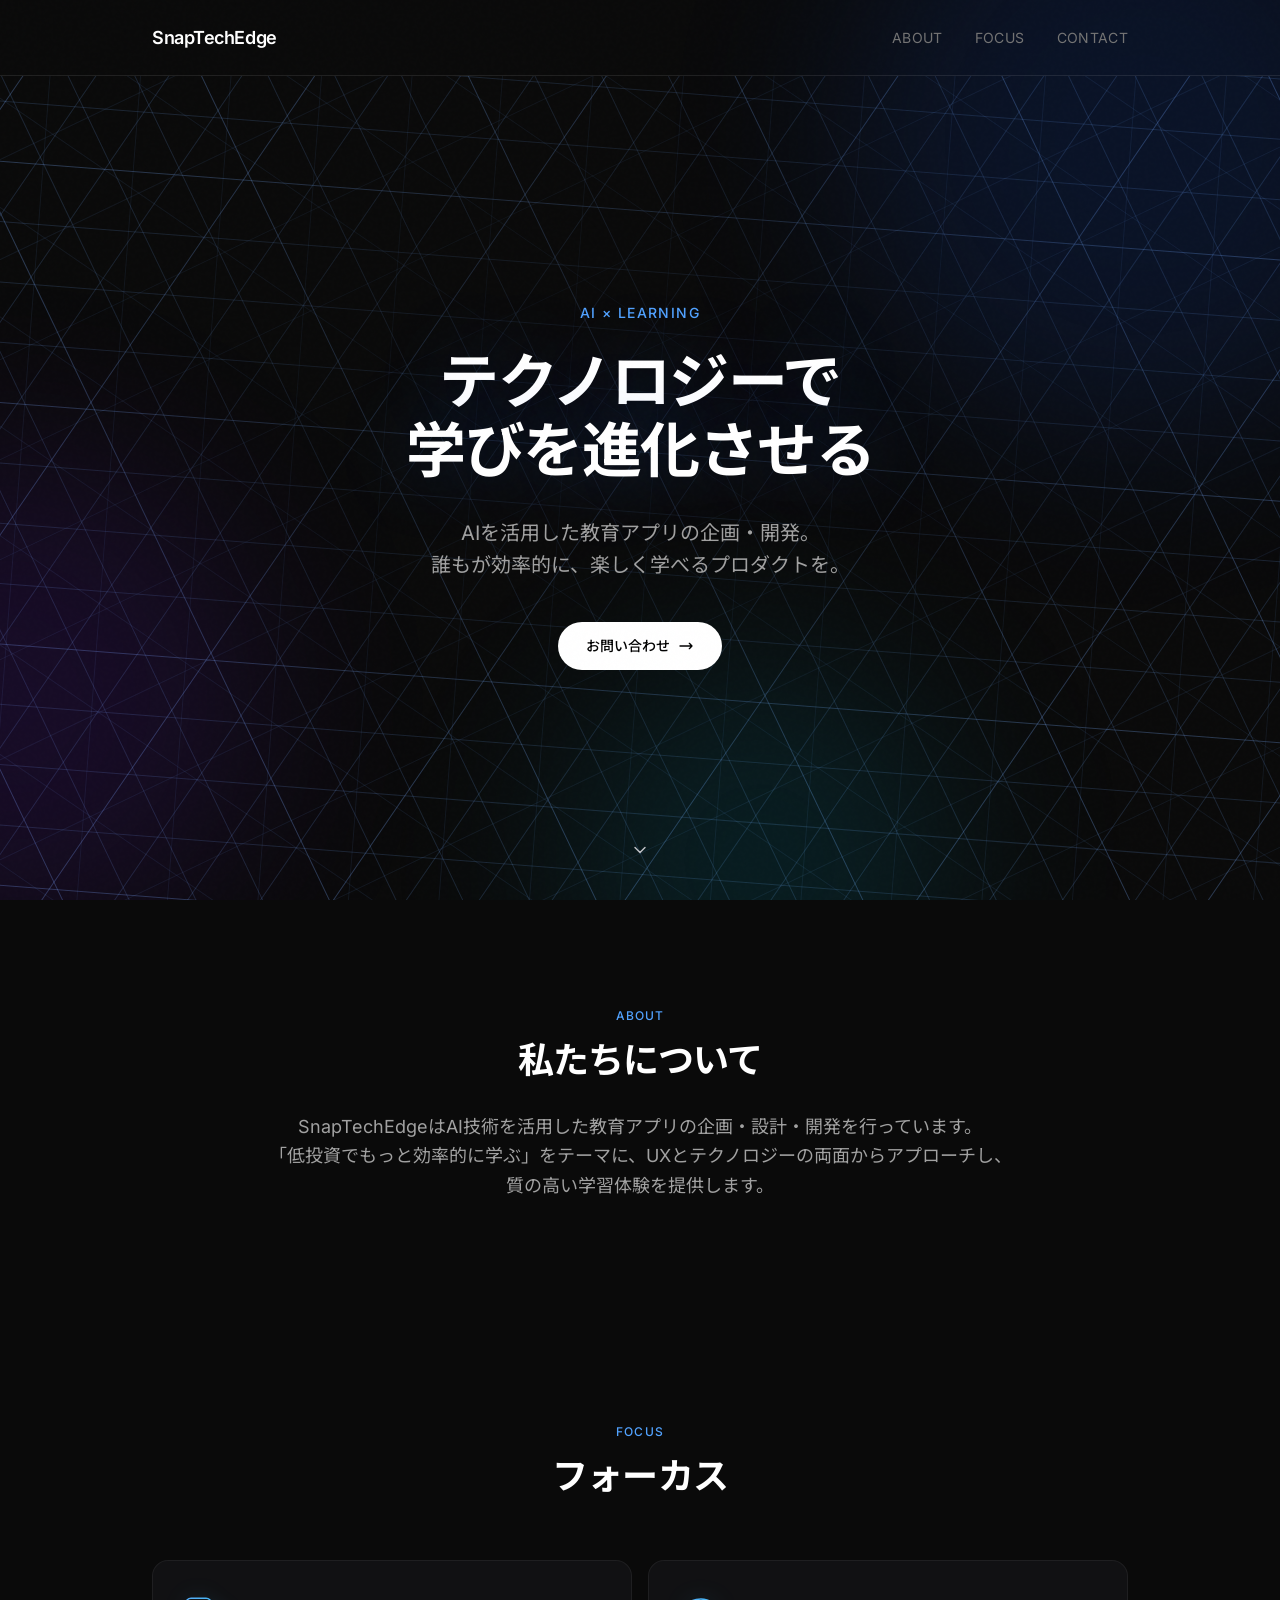
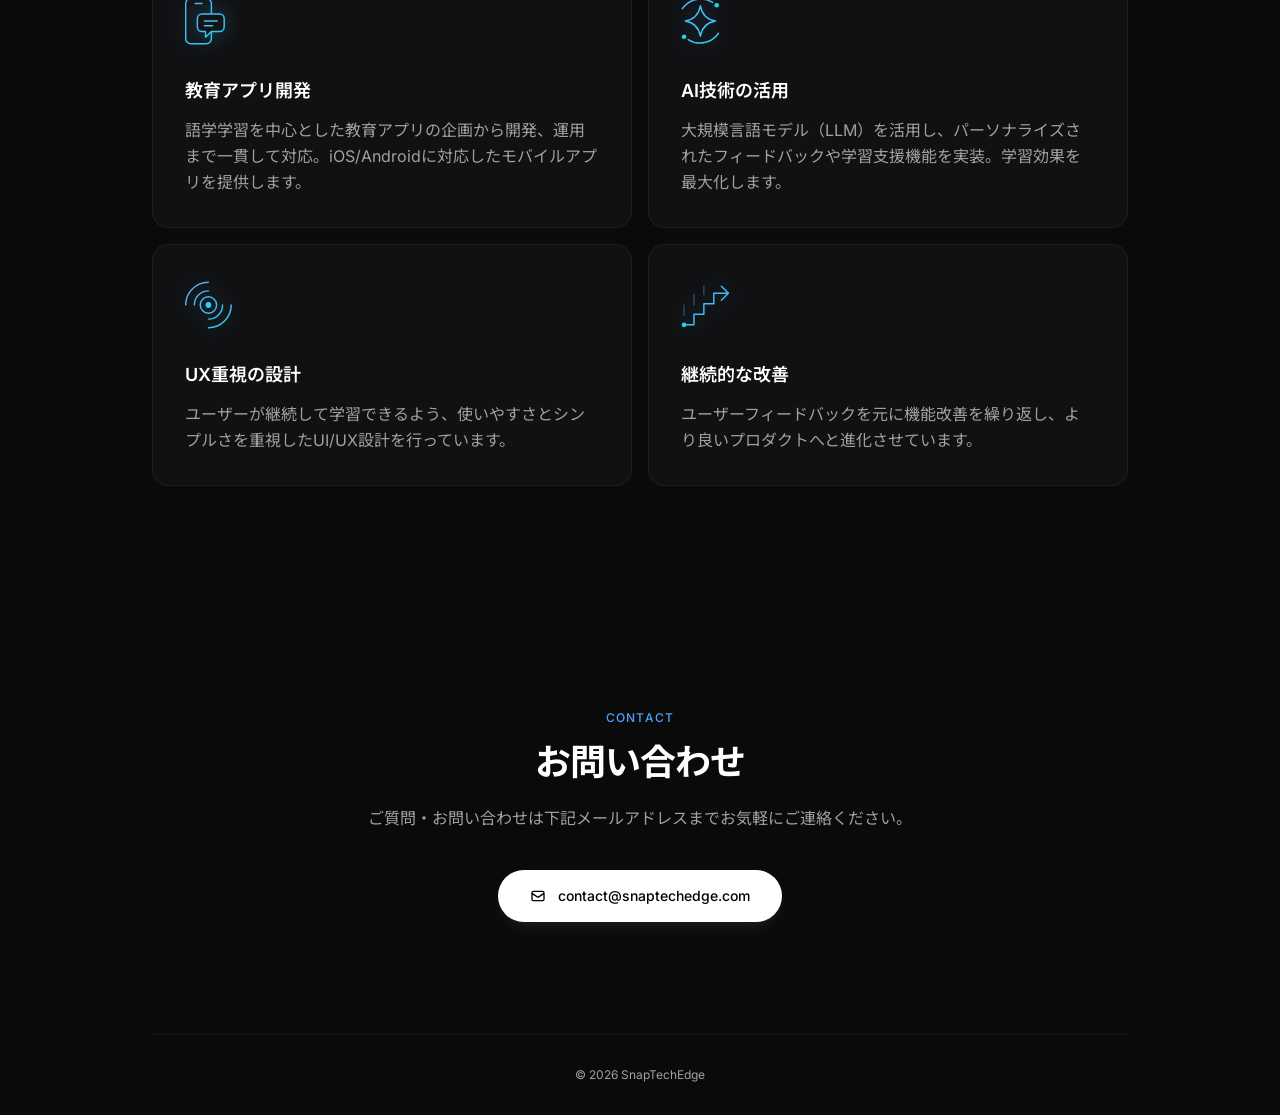
==== index.html @ 40a95630 "fix(fonts): 和文は Noto Sans JP を Google Fonts から読む（OS で字体が変わるのを避ける） OS 任せにすると Windows（游ゴシック）と Mac（ヒラギノ" ====
<!DOCTYPE html>
<html lang="ja">
<head>
    <meta charset="UTF-8">
    <meta name="viewport" content="width=device-width, initial-scale=1.0">
    <title>SnapTechEdge | AI × 教育アプリ開発</title>
    <meta name="description" content="SnapTechEdgeは、AIを活用した教育アプリの企画・開発を行う東京拠点のソフトウェア開発事業者です。">
    <!-- 正規 URL を明示 (Search Console 「重複」「リダイレクト」警告対策) -->
    <link rel="canonical" href="https://snaptechedge.com/">
    <meta property="og:title" content="SnapTechEdge | AI × 教育アプリ開発">
    <meta property="og:description" content="SnapTechEdgeは、AIを活用した教育アプリの企画・開発を行う東京拠点のソフトウェア開発事業者です。">
    <meta property="og:type" content="website">
    <meta property="og:url" content="https://snaptechedge.com/">
    <meta property="og:locale" content="ja_JP">
    <meta name="twitter:card" content="summary">
    <meta name="theme-color" content="#0a0a0a">
    <!-- JS が動くことの印。これが付いたときだけ、見出しの動きを止めて待たせる。 -->
    <script>document.documentElement.classList.add('js');</script>
    <!-- pages.dev からアクセスされたら noindex を動的注入 + 本ドメインへ即時 301 リダイレクト。
         _redirects だけでは安定しないため二重対策 (canonical / robots / redirect)。 -->
    <script>
      (function () {
        var h = location.hostname;
        if (h.endsWith('.pages.dev')) {
          // 1. noindex を head に注入 (canonical だけでは弱いケースの保険)
          var m = document.createElement('meta');
          m.name = 'robots';
          m.content = 'noindex, nofollow';
          document.head.appendChild(m);
          // 2. 本ドメインへリダイレクト (履歴を残さない replace)
          location.replace('https://snaptechedge.com' + location.pathname + location.search + location.hash);
        }
      })();
    </script>
    <link rel="icon" type="image/png" sizes="32x32" href="/icon-32.png">
    <link rel="icon" type="image/png" sizes="192x192" href="/icon-192.png">
    <link rel="apple-touch-icon" href="/apple-touch-icon.png">
    <!-- 欧文の Inter は自前。和文は全文字入りが 3.2MB あって自前では持てないので、
         Google Fonts の Noto Sans JP を使う。OS ごとに字体が変わるのを避けるため。 -->
    <link rel="preload" as="font" type="font/woff2" href="/fonts/inter.woff2" crossorigin>
    <link rel="preconnect" href="https://fonts.googleapis.com">
    <link rel="preconnect" href="https://fonts.gstatic.com" crossorigin>
    <link rel="stylesheet" href="https://fonts.googleapis.com/css2?family=Noto+Sans+JP:wght@400;500;600;700&display=swap">
    <!-- Tailwind は手元で書き出した CSS を置く（ブラウザ版 CDN は本番非推奨・外部 JS を 1 つ減らす）。
         クラスを足したら tailwind.css を作り直すこと:
         npx @tailwindcss/cli@4 -i in.css -o tailwind.css --minify   （in.css は @import "tailwindcss"; @source "./index.html";） -->
    <link rel="stylesheet" href="/tailwind.css">
    <style>
        /* 書体。欧文は Inter を自前で配る（ラテン文字は全部入りなので作り直しは不要）。
           和文は Noto Sans JP を Google Fonts から読む。自前で全文字入りを持つと
           3.2MB になり、ページの文字だけに絞ると足すたびに作り直しが要る。OS 任せだと
           Windows と Mac で字体が変わるため、ここは外部から読む形にしている。 */
        @font-face {
            font-family: 'Inter';
            src: url('/fonts/inter.woff2') format('woff2');
            font-weight: 400 700;
            font-style: normal;
            font-display: swap;
        }

        * { font-family: 'Inter', 'Noto Sans JP', sans-serif; }

        /* 本文は選択できないようにする。表示を丸ごと持っていかれるのを避けるため。
           連絡先のメールアドレスだけは、使う人が困るので選べるままにする。 */
        body {
            -webkit-user-select: none;
            user-select: none;
        }
        a[href^="mailto:"],
        a[href^="mailto:"] *,
        a[href^="/cdn-cgi/l/email-protection"],
        a[href^="/cdn-cgi/l/email-protection"] * {
            -webkit-user-select: text;
            user-select: text;
        }

        /* Subtle grain texture */
        body::before {
            content: '';
            position: fixed;
            inset: 0;
            z-index: 9999;
            pointer-events: none;
            opacity: 0.015;
            background-image: url("data:image/svg+xml,%3Csvg viewBox='0 0 256 256' xmlns='http://www.w3.org/2000/svg'%3E%3Cfilter id='noise'%3E%3CfeTurbulence type='fractalNoise' baseFrequency='0.9' numOctaves='4' stitchTiles='stitch'/%3E%3C/filter%3E%3Crect width='100%25' height='100%25' filter='url(%23noise)' fill='white'/%3E%3C/svg%3E");
        }

        /* 背景の幾何学模様。中央は薄く、外へ行くほど出す（文字の上で邪魔しない）。 */
        #lines{
            -webkit-mask-image:radial-gradient(ellipse 72% 62% at 50% 45%, rgba(0,0,0,.34), #000 72%);
            mask-image:radial-gradient(ellipse 72% 62% at 50% 45%, rgba(0,0,0,.34), #000 72%);
        }

        /* Glow effects */
        .glow-blue { box-shadow: 0 0 80px rgba(59, 130, 246, 0.15); }
        .glow-text { text-shadow: 0 0 80px rgba(59, 130, 246, 0.3); }

        /* Smooth scroll */
        html { scroll-behavior: smooth; }

        /* 動きを減らす設定のときは、画面送りと差し込みの動きも止める。 */
        @media (prefers-reduced-motion: reduce) {
            html { scroll-behavior: auto; }
            .fade-up { animation: none !important; opacity: 1 !important; }
            .type-reveal > .type-reveal-text { animation: none !important; opacity: 1 !important; }
            .type-reveal::before { animation: none !important; }   /* 幅 0 のままなので出ない */
        }

        /* Fade in animation */
        @keyframes fadeUp {
            from { opacity: 0; transform: translateY(30px); }
            to { opacity: 1; transform: translateY(0); }
        }
        .fade-up {
            animation: fadeUp 0.8s ease-out forwards;
            opacity: 0;
        }
        .fade-up-d1 { animation-delay: 0.1s; }
        .fade-up-d2 { animation-delay: 0.2s; }
        .fade-up-d3 { animation-delay: 0.3s; }
        .fade-up-d4 { animation-delay: 0.4s; }

        /* Type-reveal: a filled bar wipes in from the left, then collapses
           from the left while the text fades in behind it.
           Used for headings so they appear with a clean "filling → reveal" effect.
           Per-instance timing is controlled via --reveal-delay. */
        .type-reveal {
            --reveal-delay: 0s;
            position: relative;
            display: inline-block;
        }
        .type-reveal > .type-reveal-text {
            opacity: 0;
            animation: typeRevealText 1.1s ease-out forwards;
            animation-delay: var(--reveal-delay);
        }
        /* 止めておくのは JS が動くときだけ。動かない環境では、そのまま再生されて
           文字が出る（以前は opacity:0 のまま止まり、見出しが永久に出なかった）。 */
        .js .type-reveal > .type-reveal-text,
        .js .type-reveal::before { animation-play-state: paused; }
        .type-reveal::before {
            content: '';
            position: absolute;
            left: 0;
            top: 0;
            bottom: 0;
            width: 0;
            background: rgba(255, 255, 255, 0.45);   /* 0.92 では地が暗いぶん白が強すぎた（本人指摘） */
            border-radius: 2px;
            animation: typeRevealBar 1.1s ease-out forwards;
            animation-delay: var(--reveal-delay);
            pointer-events: none;
        }
        .type-reveal.playing::before,
        .type-reveal.playing > .type-reveal-text {
            animation-play-state: running;
        }

        @keyframes typeRevealBar {
            0%   { width: 0;    left: 0; }
            45%  { width: 100%; left: 0; }   /* bar fully drawn */
            100% { width: 0;    left: 100%; }/* collapses from left edge outward to right */
        }
        @keyframes typeRevealText {
            0%, 55%  { opacity: 0; }
            85%, 100%{ opacity: 1; }
        }

        /* Gradient border card */
        .card-glow {
            position: relative;
            /* 地の濃い色をほぼ不透明に敷き、その上に薄い白をのせる。
               背景の幾何学模様がカードの中まで透けないようにするため。 */
            background: linear-gradient(rgba(255,255,255,0.03), rgba(255,255,255,0.03)),
                        rgba(10,10,12,0.78);
            border: 1px solid rgba(255,255,255,0.06);
            transition: all 0.4s ease;
        }
        .card-glow:hover {
            border-color: rgba(59, 130, 246, 0.3);
            background: linear-gradient(rgba(255,255,255,0.05), rgba(255,255,255,0.05)),
                        rgba(10,10,12,0.82);
            transform: translateY(-2px);
        }

        /* フォーカスのアイコン（自作）。カードの中に四角を重ねず、細い線だけで見せる */
        .focus-icon {
            display: block;
            width: 3.5rem;
            height: 3.5rem;
            margin-bottom: 1.75rem;
            stroke: url(#focus-icon-gradient);
            stroke-width: 1.25;
            stroke-linecap: round;
            stroke-linejoin: round;
            filter: drop-shadow(0 0 10px rgba(56, 189, 248, 0.3));
            transition: filter 0.4s ease;
        }
        .focus-icon .dot { fill: #22d3ee; stroke: none; }
        .card-glow:hover .focus-icon {
            filter: drop-shadow(0 0 16px rgba(56, 189, 248, 0.6));
        }

        /* 1 枚目の画面はヒーローだけにする。ヘッダーのぶん（約 80px）を引いた高さを
           最低の高さにして、中身は上下の真ん中に置く。svh はアドレスバーが出ている
           ときの高さなので、スマホでも次の節が顔を出さない。 */
        #hero {
            min-height: calc(100vh - 80px);
            min-height: calc(100svh - 80px);
        }

        /* ヒーローの下の「SCROLL」。押せば次の節へ進む。矢印だけゆっくり上下する。 */
        .scroll-cue {
            position: absolute;
            left: 50%;
            bottom: 1.75rem;
            transform: translateX(-50%);
            display: flex;
            flex-direction: column;
            align-items: center;
            padding: 0.5rem 1rem;     /* 矢印だけなので、押せる範囲を広げておく */
            color: rgba(212, 212, 216, 0.9);   /* 背景の模様に負けない程度まで上げる（実測） */
            transition: color 0.3s ease;
        }
        .scroll-cue:hover { color: #fff; }
        .scroll-cue svg {
            width: 1.25rem;
            height: 1.25rem;
            animation: scrollCue 2.2s ease-in-out infinite;
        }
        @keyframes scrollCue {
            0%, 100% { transform: translateY(0); opacity: .7; }
            50%      { transform: translateY(5px); opacity: 1; }
        }
        @media (prefers-reduced-motion: reduce) {
            .scroll-cue svg { animation: none; }
        }

        /* ヘッダーの帯には背景の模様を出さない。画面いっぱいの地を敷いて模様だけ隠す。
           地は z=-12 なので、模様（z=-15）は隠れ、オーブの光（z=-10）はそのまま出る。 */
        header { position: relative; }
        header::before {
            content: '';
            position: absolute;
            top: 0;
            bottom: 0;
            left: calc(50% - 50vw);
            width: 100vw;
            background: #0a0a0a;
            z-index: -12;
        }
        /* ヘッダーとページの境目。帯と同じ幅（画面いっぱい）で 1 本引く。
           以前は border-b だったので、器の幅までしか伸びていなかった。 */
        header::after {
            content: '';
            position: absolute;
            left: calc(50% - 50vw);
            bottom: 0;
            width: 100vw;
            height: 1px;
            background: rgba(255, 255, 255, 0.09);
        }

        /* Hero gradient orb */
        .orb {
            position: absolute;
            border-radius: 50%;
            filter: blur(100px);
            opacity: 0.12;
        }

        /* (lines rendered via canvas JS) */
    </style>
</head>
<body class="bg-[#0a0a0a] text-neutral-300 antialiased" style="overflow-x:clip">

    <!-- Lines Canvas -->
    <canvas id="lines" class="fixed inset-0" style="z-index:-15; pointer-events:none;"></canvas>

    <!-- Background orbs -->
    <div class="fixed inset-0 -z-10 overflow-hidden">
        <div class="orb w-[600px] h-[600px] bg-blue-600 -top-40 -right-40"></div>
        <div class="orb w-[500px] h-[500px] bg-violet-600 top-1/2 -left-60"></div>
        <div class="orb w-[400px] h-[400px] bg-cyan-500 -bottom-40 right-1/4"></div>
    </div>

    <div class="max-w-5xl mx-auto px-6">

        <!-- Header -->
        <header class="flex items-center justify-between py-6">
            <a href="/" class="text-base sm:text-lg font-semibold tracking-tight text-white whitespace-nowrap mr-3">
                SnapTechEdge
            </a>
            <nav class="flex items-center gap-3 sm:gap-8 text-xs sm:text-sm tracking-wide text-neutral-500 whitespace-nowrap">
                <a href="#about" class="hover:text-white transition-colors duration-300">ABOUT</a>
                <a href="#business" class="hover:text-white transition-colors duration-300">FOCUS</a>
                <a href="#contact" class="hover:text-white transition-colors duration-300">CONTACT</a>
            </nav>
        </header>

        <main>

            <!-- Hero -->
            <section id="hero" class="relative flex flex-col items-center justify-center py-16">
                <div class="max-w-3xl mx-auto text-center">
                    <p class="text-sm font-medium text-blue-400 tracking-widest uppercase mb-6"><span class="type-reveal" style="--reveal-delay:0s"><span class="type-reveal-text">AI × Learning</span></span></p>
                    <h1 class="text-3xl sm:text-4xl lg:text-6xl font-bold tracking-tight leading-[1.15] text-white glow-text">
                        <span class="type-reveal" style="--reveal-delay:.3s"><span class="type-reveal-text">テクノロジーで</span></span><br>
                        <span class="type-reveal" style="--reveal-delay:.6s"><span class="type-reveal-text">学びを進化させる</span></span>
                    </h1>
                    <p class="mt-8 text-lg sm:text-xl text-neutral-400 leading-relaxed max-w-xl mx-auto [word-break:auto-phrase]">
                        <span class="type-reveal" style="--reveal-delay:.9s"><span class="type-reveal-text">AIを活用した教育アプリの企画・開発。</span></span><br>
                        <span class="type-reveal" style="--reveal-delay:1.1s"><span class="type-reveal-text">誰もが効率的に、楽しく学べるプロダクトを。</span></span>
                    </p>
                    <div class="mt-10 flex items-center justify-center gap-4 fade-up fade-up-d3">
                        <a href="#contact" class="inline-flex items-center gap-2 px-7 py-3.5 rounded-full bg-white text-black text-sm font-medium hover:bg-neutral-200 transition-all duration-300">
                            お問い合わせ
                            <svg class="w-4 h-4" fill="none" stroke="currentColor" viewBox="0 0 24 24">
                                <path stroke-linecap="round" stroke-linejoin="round" stroke-width="2" d="M17 8l4 4m0 0l-4 4m4-4H3"/>
                            </svg>
                        </a>
                    </div>
                </div>

                <a href="#about" class="scroll-cue" aria-label="下へ進む">
                    <svg viewBox="0 0 24 24" fill="none" stroke="currentColor" aria-hidden="true">
                        <path stroke-linecap="round" stroke-linejoin="round" stroke-width="1.75" d="M6 9l6 6 6-6"/>
                    </svg>
                </a>
            </section>

<!-- About -->
            <section id="about" class="py-20 sm:py-28">
                <div class="max-w-3xl mx-auto text-center">
                    <div>
                        <p class="text-xs font-medium text-blue-400 tracking-widest uppercase mb-4 fade-up">About</p>
                        <h2 class="text-3xl sm:text-4xl font-bold text-white tracking-tight fade-up fade-up-d1"><span class="type-reveal" style="--reveal-delay:.2s"><span class="type-reveal-text">私たちについて</span></span></h2>
                    </div>
                    <div class="mt-8 fade-up fade-up-d2">
                        <p class="text-neutral-400 leading-relaxed text-lg [word-break:auto-phrase]">
                            SnapTechEdgeはAI技術を活用した教育アプリの企画・設計・開発を行っています。
                        </p>
                        <p class="text-neutral-400 leading-relaxed text-lg [word-break:auto-phrase]">
                            「低投資でもっと効率的に学ぶ」をテーマに、UXとテクノロジーの両面からアプローチし、質の高い学習体験を提供します。
                        </p>
                    </div>
                </div>
            </section>

<!-- Business -->
            <section id="business" class="py-20 sm:py-28">
                <div class="mb-16 text-center">
                    <p class="text-xs font-medium text-blue-400 tracking-widest uppercase mb-4 fade-up">Focus</p>
                    <h2 class="text-3xl sm:text-4xl font-bold text-white tracking-tight fade-up fade-up-d1"><span class="type-reveal" style="--reveal-delay:.2s"><span class="type-reveal-text">フォーカス</span></span></h2>
                </div>

                <svg width="0" height="0" class="absolute" aria-hidden="true">
                    <defs>
                        <linearGradient id="focus-icon-gradient" gradientUnits="userSpaceOnUse" x1="0" y1="0" x2="48" y2="48">
                            <stop offset="0" stop-color="#60a5fa"/>
                            <stop offset="1" stop-color="#22d3ee"/>
                        </linearGradient>
                    </defs>
                </svg>
                <div class="grid sm:grid-cols-2 gap-4">
                    <div class="card-glow rounded-2xl p-8 fade-up">
                        <svg class="focus-icon" fill="none" viewBox="10.4 0 48 48" aria-hidden="true">
                            <rect x="11" y="4.5" width="22" height="39" rx="4.5"/>
                            <path d="M19 9h6"/>
                            <path d="M25 18h15a4 4 0 0 1 4 4v7a4 4 0 0 1-4 4h-7l-5 5v-5h-3a4 4 0 0 1-4-4v-7a4 4 0 0 1 4-4z" fill="#141414"/>
                            <path d="M27 24h11M27 28h7"/>
                        </svg>
                        <h3 class="text-lg font-semibold text-white mb-3"><span class="type-reveal" style="--reveal-delay:.1s"><span class="type-reveal-text">教育アプリ開発</span></span></h3>
                        <p class="text-neutral-400 leading-relaxed">
                            語学学習を中心とした教育アプリの企画から開発、運用まで一貫して対応。iOS/Androidに対応したモバイルアプリを提供します。
                        </p>
                    </div>

                    <div class="card-glow rounded-2xl p-8 fade-up fade-up-d1">
                        <svg class="focus-icon" fill="none" viewBox="7.4 0 48 48" aria-hidden="true">
                            <path d="M24 11c1.3 7.4 5.6 11.7 13 13-7.4 1.3-11.7 5.6-13 13-1.3-7.4-5.6-11.7-13-13 7.4-1.3 11.7-5.6 13-13z"/>
                            <path d="M8.5 13.5A19 19 0 0 1 34.5 8.1"/>
                            <path d="M39.5 34.5A19 19 0 0 1 13.5 39.9"/>
                            <circle class="dot" cx="38" cy="10.5" r="2"/>
                            <circle class="dot" cx="10" cy="37.5" r="2"/>
                        </svg>
                        <h3 class="text-lg font-semibold text-white mb-3"><span class="type-reveal" style="--reveal-delay:.1s"><span class="type-reveal-text">AI技術の活用</span></span></h3>
                        <p class="text-neutral-400 leading-relaxed">
                            大規模言語モデル（LLM）を活用し、パーソナライズされたフィードバックや学習支援機能を実装。学習効果を最大化します。
                        </p>
                    </div>

                    <div class="card-glow rounded-2xl p-8 fade-up fade-up-d2">
                        <svg class="focus-icon" fill="none" viewBox="3.9 0 48 48" aria-hidden="true">
                            <circle cx="24" cy="24" r="7"/>
                            <path d="M11.9 24A12.1 12.1 0 0 1 24 11.9"/>
                            <path d="M36.1 24A12.1 12.1 0 0 1 24 36.1"/>
                            <path d="M4.5 24A19.5 19.5 0 0 1 24 4.5"/>
                            <path d="M43.5 24A19.5 19.5 0 0 1 24 43.5"/>
                            <circle class="dot" cx="24" cy="24" r="2.5"/>
                        </svg>
                        <h3 class="text-lg font-semibold text-white mb-3"><span class="type-reveal" style="--reveal-delay:.1s"><span class="type-reveal-text">UX重視の設計</span></span></h3>
                        <p class="text-neutral-400 leading-relaxed">
                            ユーザーが継続して学習できるよう、使いやすさとシンプルさを重視したUI/UX設計を行っています。
                        </p>
                    </div>

                    <div class="card-glow rounded-2xl p-8 fade-up fade-up-d3">
                        <svg class="focus-icon" fill="none" viewBox="2.4 0 48 48" aria-hidden="true">
                            <path d="M5 41h8.5v-9H22v-9h8.5v-9H43"/>
                            <path d="M37 8l6 6-6 6"/>
                            <path d="M5 33V24M13.5 24v-9M22 15V8" opacity=".35"/>
                            <circle class="dot" cx="5" cy="41" r="2"/>
                        </svg>
                        <h3 class="text-lg font-semibold text-white mb-3"><span class="type-reveal" style="--reveal-delay:.1s"><span class="type-reveal-text">継続的な改善</span></span></h3>
                        <p class="text-neutral-400 leading-relaxed">
                            ユーザーフィードバックを元に機能改善を繰り返し、より良いプロダクトへと進化させています。
                        </p>
                    </div>
                </div>
            </section>

<!-- Contact -->
            <section id="contact" class="py-20 sm:py-28 text-center">
                <p class="text-xs font-medium text-blue-400 tracking-widest uppercase mb-4">Contact</p>
                <h2 class="text-3xl sm:text-4xl font-bold text-white tracking-tight mb-6"><span class="type-reveal" style="--reveal-delay:.1s"><span class="type-reveal-text">お問い合わせ</span></span></h2>
                <p class="text-neutral-400 mb-10 max-w-xl mx-auto [word-break:auto-phrase]">
                    ご質問・お問い合わせは下記メールアドレスまでお気軽にご連絡ください。
                </p>
                <a href="mailto:contact@snaptechedge.com" class="inline-flex items-center gap-3 px-8 py-4 rounded-full bg-white text-black text-sm font-medium hover:bg-neutral-200 transition-all duration-300 shadow-lg shadow-white/5">
                    <svg class="w-4 h-4" fill="none" stroke="currentColor" viewBox="0 0 24 24">
                        <path stroke-linecap="round" stroke-linejoin="round" stroke-width="2" d="M3 8l7.89 5.26a2 2 0 002.22 0L21 8M5 19h14a2 2 0 002-2V7a2 2 0 00-2-2H5a2 2 0 00-2 2v10a2 2 0 002 2z"/>
                    </svg>
                    contact@snaptechedge.com
                </a>
            </section>

        </main>

        <!-- Footer -->
        <footer class="border-t border-white/5 py-8 text-xs text-neutral-400 flex flex-col sm:flex-row items-center justify-center gap-3">
            <span>© <span id="year">2026</span> SnapTechEdge</span>
        </footer>

    </div>

    <script>
        document.getElementById('year').textContent = new Date().getFullYear();

        // Intersection Observer for fade-in animations
        const observer = new IntersectionObserver((entries) => {
            entries.forEach(entry => {
                if (entry.isIntersecting) {
                    if (entry.target.classList.contains('type-reveal')) {
                        entry.target.classList.add('playing');
                    } else {
                        entry.target.style.animationPlayState = 'running';
                    }
                    observer.unobserve(entry.target);
                }
            });
        }, { threshold: 0.1 });

        document.querySelectorAll('.fade-up').forEach(el => {
            el.style.animationPlayState = 'paused';
            observer.observe(el);
        });

        // Wipe-reveal headings: observe each type-reveal so it fires when scrolled into view
        document.querySelectorAll('.type-reveal').forEach(el => {
            observer.observe(el);
        });

        // カードを押すと 1 回転する。遊びなので、入れ替わりの動きには触らない。
        // element.animate で回すのは、カードに付いている fade-up の animation を
        // 書き換えずに済ませるため。途中は少し縮めて、回っても隣の列からはみ出さない。
        (() => {
            const reduce = window.matchMedia('(prefers-reduced-motion: reduce)');
            document.querySelectorAll('.card-glow').forEach((card) => {
                card.addEventListener('click', () => {
                    if (reduce.matches || card.dataset.spinning) return;
                    card.dataset.spinning = '1';
                    card.style.zIndex = '5';      // 回っている間だけ隣の上に出す
                    const spin = card.animate([
                        { transform: 'rotate(0deg) scale(1)' },
                        { transform: 'rotate(180deg) scale(.82)' },
                        { transform: 'rotate(360deg) scale(1)' }
                    ], { duration: 850, easing: 'cubic-bezier(.33, 0, .2, 1)' });
                    const done = () => {
                        card.style.zIndex = '';
                        delete card.dataset.spinning;
                    };
                    spin.finished.then(done, done);   // 取り消されたときも片付ける
                });
            });
        })();

        // 背景の幾何学模様（三角格子をゆっくり回す）
        // 以前は端からランダムな線が伸びて消える実装だった（オーナー指示で幾何学模様へ）。
        // 背景なのでずっと動く。負荷を抑えるため、1 フレームで stroke するパスを 9 本に収め、
        // 30fps に間引き、タブが隠れたら止める。
        // 動きを減らす設定のときは、止まった絵を 1 枚だけ描く。
        (() => {
            const c = document.getElementById('lines');
            if (!c || !c.getContext) return;
            const ctx = c.getContext('2d');

            const SPACING = 58;          // 濃い 3 方向の間隔（CSS px）
            const COLOR = '120,170,245'; // 以前の線と同系の青
            const ALPHA = 0.17;        // 0.09 だと地とオーブに負けて見えなかった（実測）
            const ALPHA_THIN = 0.085;    // 間に入れる 3 方向は濃い線の半分
            const ALPHA_BOLD = 0.29;     // 濃い方向の 4 本ごとに 1 本だけ強め、粗い格子を重ねる
            const WIDE = 1.5;            // 薄い 3 方向は間隔を 1.5 倍にして、線を増やしすぎない
            const EVERY = 4;             // 強める間隔（本）
            const TURN_MS = 420000;      // 全体の回転。1 周 7 分
            const DRIFT_MS = 97000;      // ゆっくり横に揺らす周期
            const FRAME_MS = 33;         // 30fps に間引く
            // 30 度ずつの 6 方向。方向は固定する。方向ごとに別々に傾けると 3 方向の関係が
            // 崩れて格子に見えなくなる（Codex 指摘）ので、動きは全体の回転・間隔の伸縮・
            // 方向ごとの横すべりだけで作る。
            const DIRS = 6;
            // 間隔は長い周期で ±8% 開いて閉じる。
            const BREATH_MS = 67000;
            const BREATH = 0.08;
            // 方向ごとに、自分の法線方向へ別の速さ・向きですべらせる（交点が動く）。
            // 1 周で間隔 1 つ分すべり、剰余で折り返すので、何分経っても端に空白は出ない。
            // 折り返す幅は、濃い方向だけ間隔の 4 つ分にする。間隔 1 つ分で折り返すと
            // 線の番号が 1 つずれ、強める線が入れ替わって見える（Codex 指摘）。
            const SLIDE_MS = [37000, -53000, 71000, -83000, 97000, -113000];

            const reduce = window.matchMedia('(prefers-reduced-motion: reduce)');
            let dpr = 1, w = 0, h = 0, span = 0;
            let raf = 0, prev = 0, elapsed = 0;

            function size() {
                dpr = Math.min(window.devicePixelRatio || 1, 2);
                w = window.innerWidth;
                h = window.innerHeight;
                c.width = Math.round(w * dpr);
                c.height = Math.round(h * dpr);
                c.style.width = w + 'px';
                c.style.height = h + 'px';
                // 幅と高さを入れ直すと状態が消えるので、ここで引き直す。
                ctx.setTransform(dpr, 0, 0, dpr, 0, 0);
                ctx.lineWidth = 1;         // CSS px で 1 本（実画素 1 本だと細くて消える）
                // 回しても角が出ないよう、対角線より長く取る（間隔はいちばん広いものに合わせる）。
                span = Math.hypot(w, h) + SPACING * WIDE * 4;
            }

            function paint(ms) {
                const angle = (ms / TURN_MS) * Math.PI * 2;
                const drift = Math.sin((ms / DRIFT_MS) * Math.PI * 2) * (SPACING / 2);
                const breath = 1 + BREATH * Math.sin((ms / BREATH_MS) * Math.PI * 2);
                const half = span / 2;

                ctx.clearRect(0, 0, w, h);
                ctx.save();
                ctx.translate(w / 2 + drift, h / 2 - drift * 0.6);
                ctx.rotate(angle);
                // 0 / 30 / 60 / 90 / 120 / 150 度。偶数番が濃い 3 方向（元の三角格子）、
                // 奇数番がその間に入る薄い 3 方向。濃さと間隔が交互なので、細かい格子と
                // 粗い格子が重なって見える。方向ごとに 1〜2 本のパスにまとめて描く。
                for (let k = 0; k < DIRS; k++) {
                    const main = k % 2 === 0;
                    const gap = SPACING * (main ? 1 : WIDE) * breath;
                    const slide = (ms / SLIDE_MS[k]) * gap % (gap * (main ? EVERY : 1));
                    ctx.save();
                    ctx.rotate(k * Math.PI / DIRS);
                    const path = new Path2D();
                    const bold = main ? new Path2D() : null;
                    const from = Math.ceil((-half - slide) / gap);
                    const to = Math.floor((half - slide) / gap);
                    for (let i = from; i <= to; i++) {
                        const y = slide + i * gap;
                        const p = (bold && i % EVERY === 0) ? bold : path;
                        p.moveTo(-half, y);
                        p.lineTo(half, y);
                    }
                    ctx.strokeStyle = 'rgba(' + COLOR + ',' + (main ? ALPHA : ALPHA_THIN) + ')';
                    ctx.stroke(path);
                    if (bold) {
                        ctx.strokeStyle = 'rgba(' + COLOR + ',' + ALPHA_BOLD + ')';
                        ctx.stroke(bold);
                    }
                    ctx.restore();
                }
                ctx.restore();
            }

            function loop(ts) {
                raf = requestAnimationFrame(loop);
                if (!prev) prev = ts;
                const dt = ts - prev;
                if (dt < FRAME_MS) return;
                prev = ts;
                elapsed += dt;          // 経過で回すので、止めて再開しても飛ばない
                paint(elapsed);
            }

            function start() {
                if (raf || reduce.matches) return;
                prev = 0;
                raf = requestAnimationFrame(loop);
            }
            function stop() {
                if (!raf) return;
                cancelAnimationFrame(raf);
                raf = 0;
            }

            // 端末の向きやアドレスバーの出入りで何度も作り直さない。
            let timer = 0, lastW = 0, lastH = 0;
            function onResize() {
                clearTimeout(timer);
                timer = setTimeout(function () {
                    if (window.innerWidth === lastW && Math.abs(window.innerHeight - lastH) < 120) return;
                    lastW = window.innerWidth;
                    lastH = window.innerHeight;
                    size();
                    paint(elapsed);
                }, 150);
            }

            size();
            lastW = w; lastH = h;
            paint(0);
            if (!reduce.matches) start();

            window.addEventListener('resize', onResize);
            document.addEventListener('visibilitychange', function () {
                if (document.hidden) stop(); else start();
            });
            // 開いている間に設定が変わっても追従する。
            (reduce.addEventListener ? reduce.addEventListener.bind(reduce, 'change')
                                     : reduce.addListener.bind(reduce))(function () {
                if (reduce.matches) { stop(); paint(elapsed); } else start();
            });
        })();

    </script>

</body>
</html>
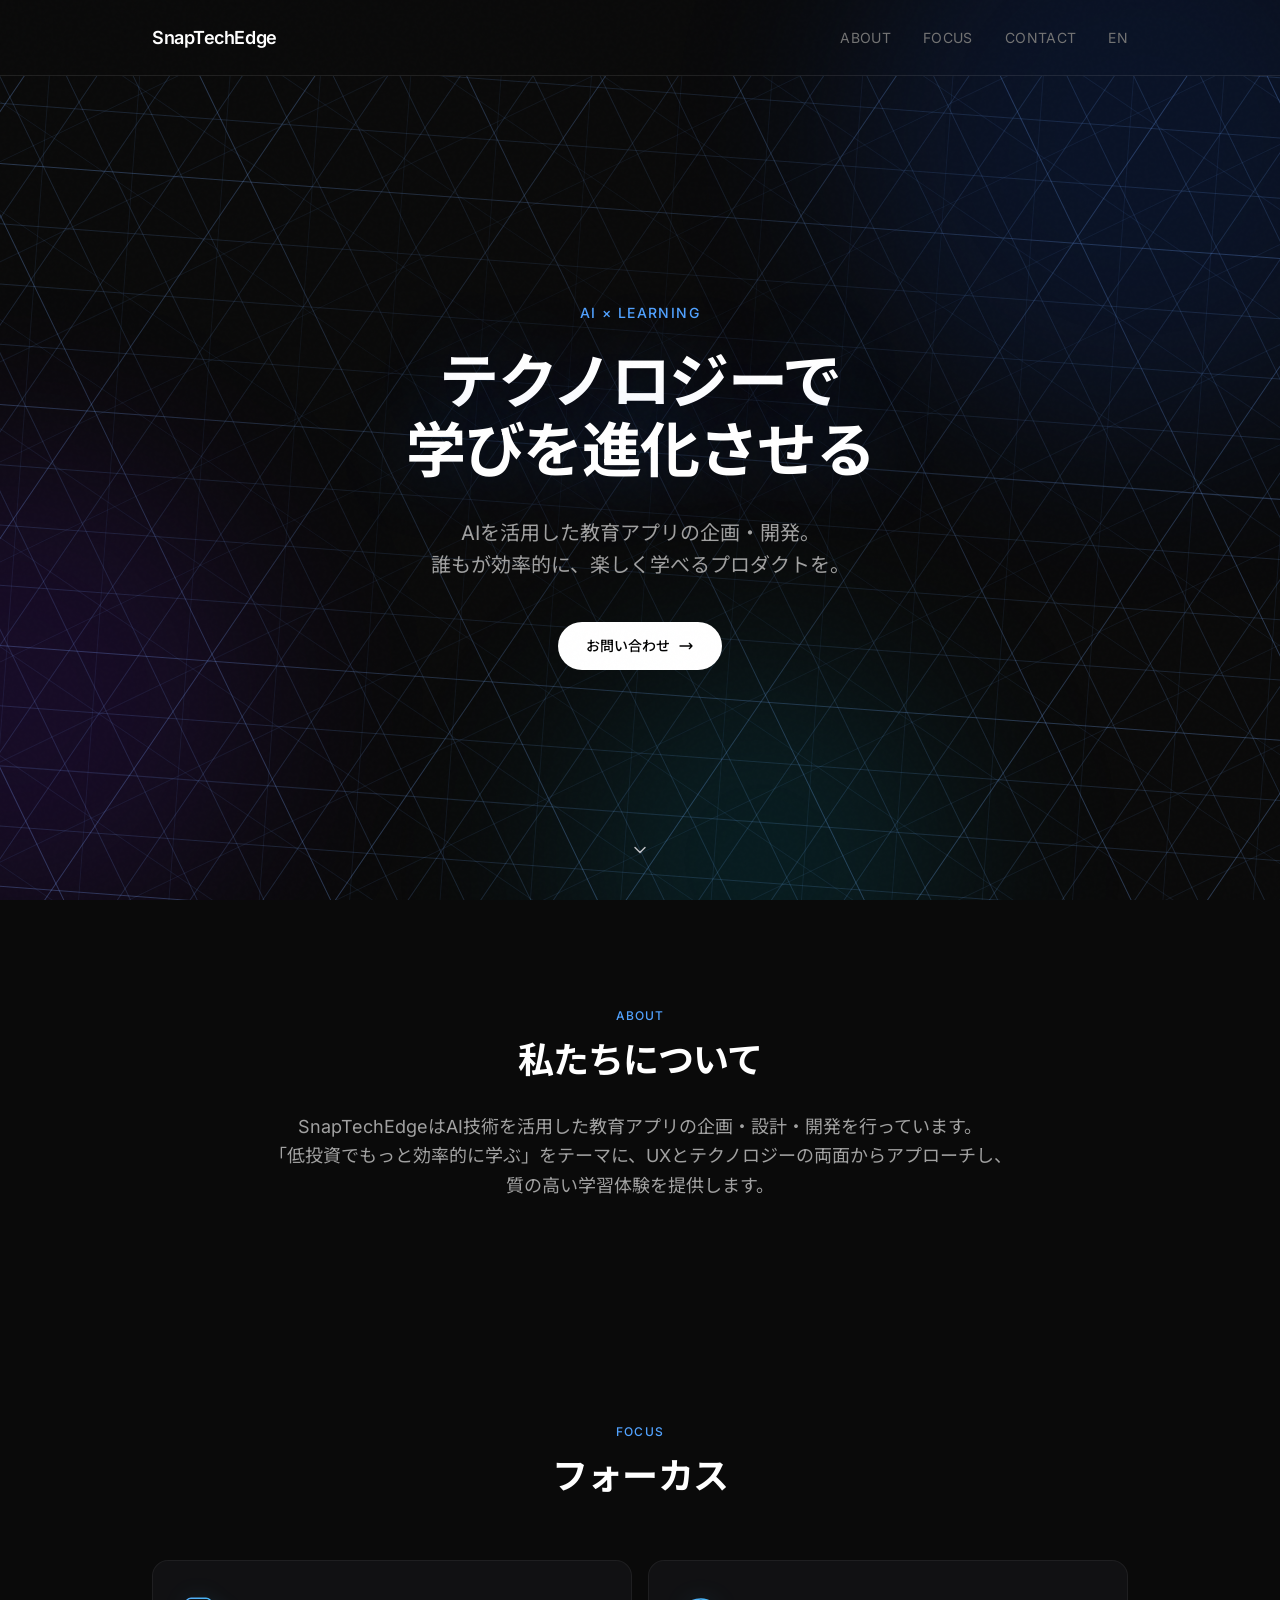
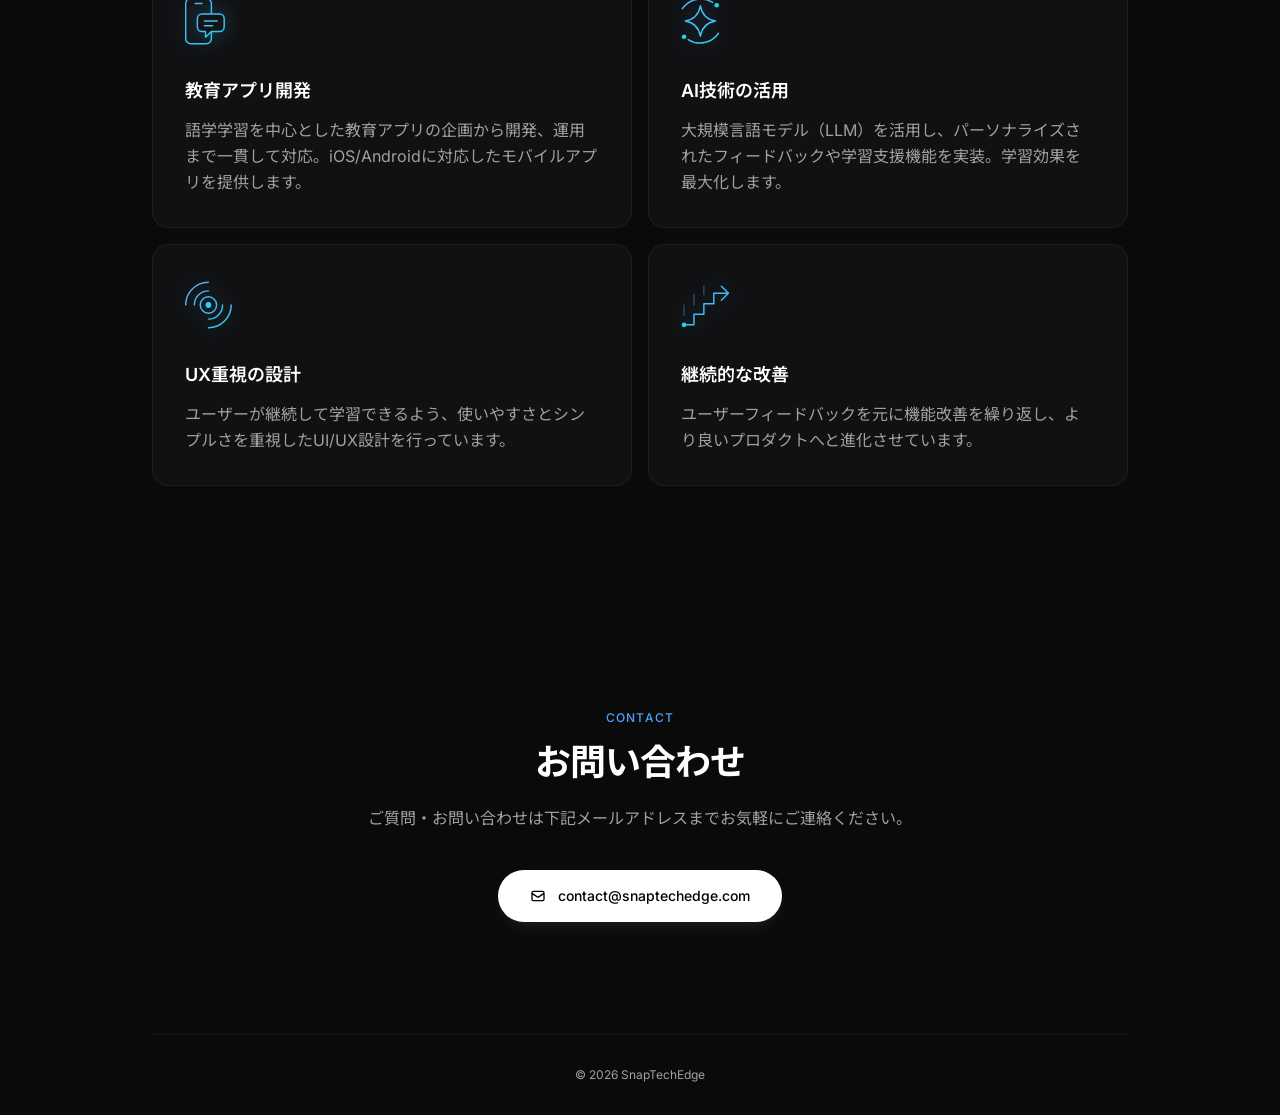
==== commit 55c375b3: "feat(en): 英語版のページを作る（本人指示） /en/ を追加。見た目・動き（背景の幾何学模様・1 画面のヒーロー・下向きの矢印・ カードの回転）は日本語版と同じで、文面だけ英語にした。  -" ====
--- a/index.html
+++ b/index.html
@@ -7,6 +7,9 @@
     <meta name="description" content="SnapTechEdgeは、AIを活用した教育アプリの企画・開発を行う東京拠点のソフトウェア開発事業者です。">
     <!-- 正規 URL を明示 (Search Console 「重複」「リダイレクト」警告対策) -->
     <link rel="canonical" href="https://snaptechedge.com/">
+    <link rel="alternate" hreflang="ja" href="https://snaptechedge.com/">
+    <link rel="alternate" hreflang="en" href="https://snaptechedge.com/en/">
+    <link rel="alternate" hreflang="x-default" href="https://snaptechedge.com/">
     <meta property="og:title" content="SnapTechEdge | AI × 教育アプリ開発">
     <meta property="og:description" content="SnapTechEdgeは、AIを活用した教育アプリの企画・開発を行う東京拠点のソフトウェア開発事業者です。">
     <meta property="og:type" content="website">
@@ -295,6 +298,7 @@
                 <a href="#about" class="hover:text-white transition-colors duration-300">ABOUT</a>
                 <a href="#business" class="hover:text-white transition-colors duration-300">FOCUS</a>
                 <a href="#contact" class="hover:text-white transition-colors duration-300">CONTACT</a>
+                <a href="/en/" class="hover:text-white transition-colors duration-300" hreflang="en" lang="en">EN</a>
             </nav>
         </header>
 
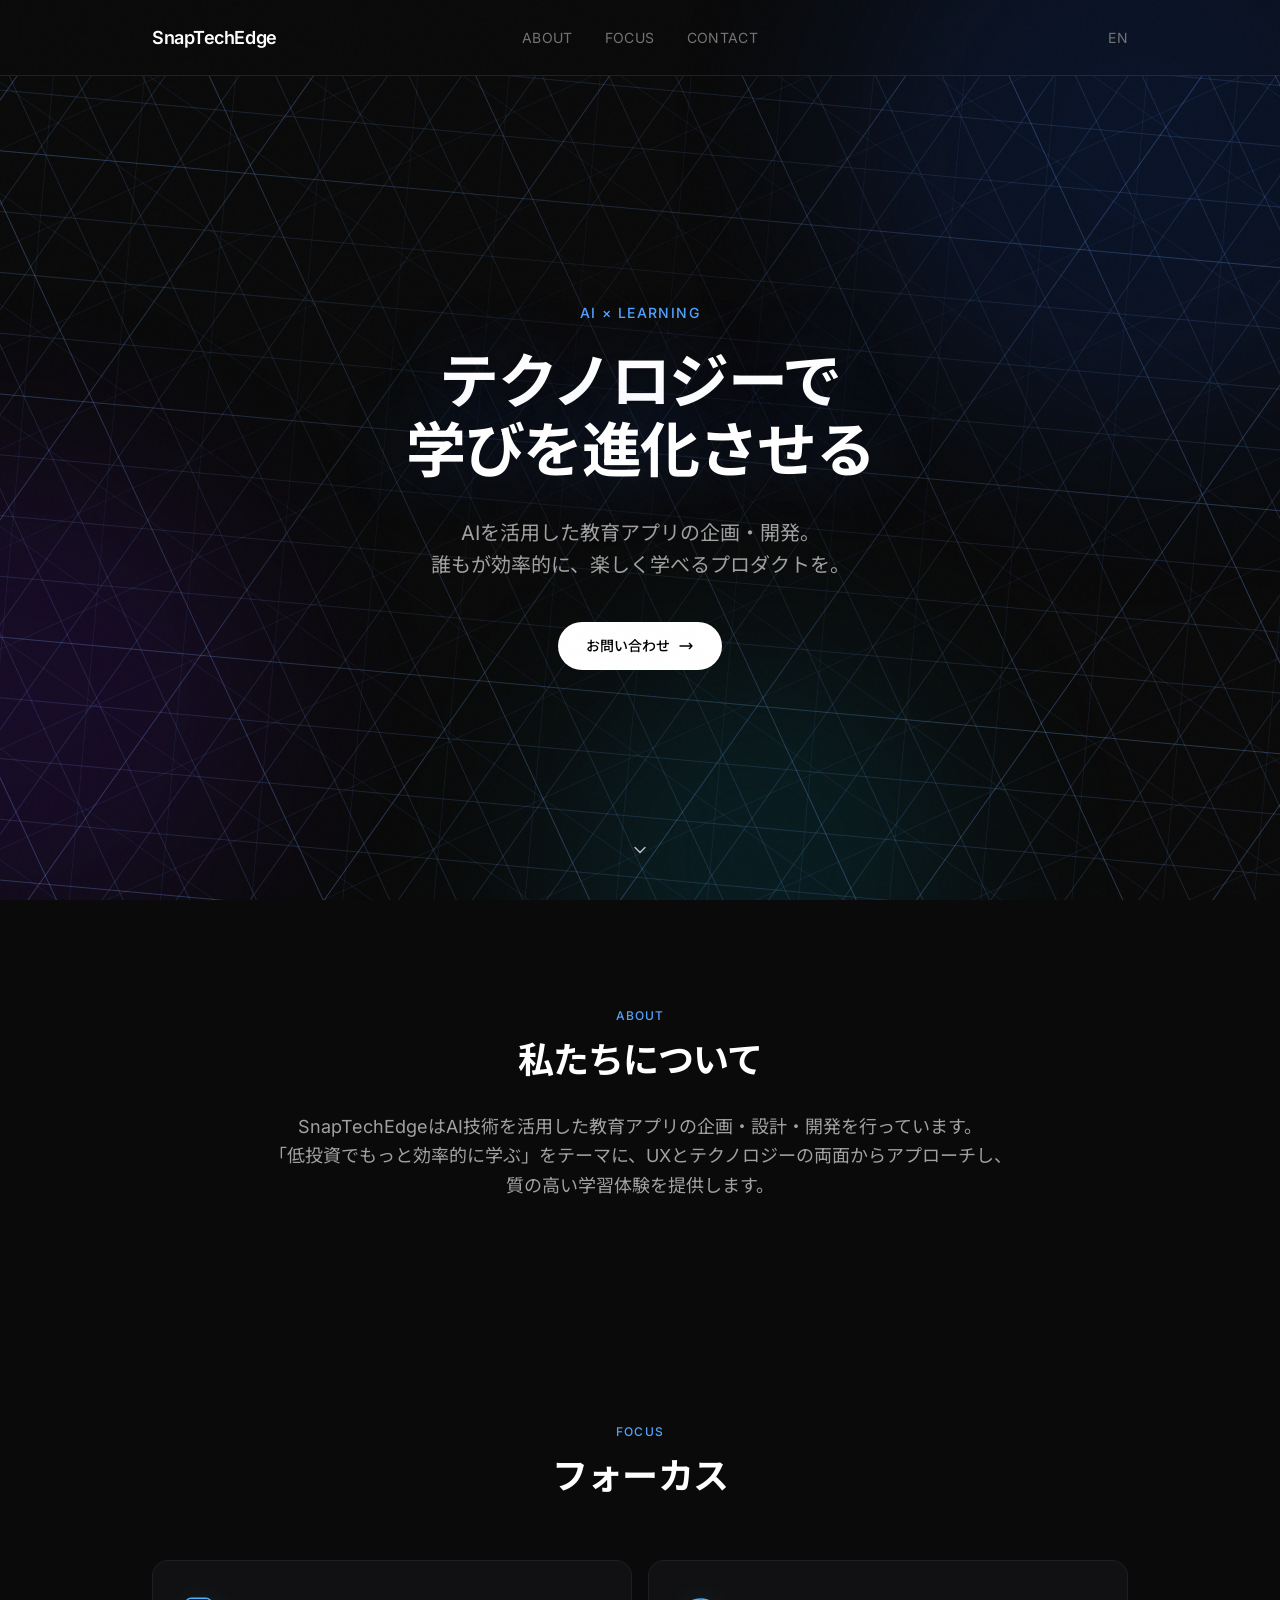
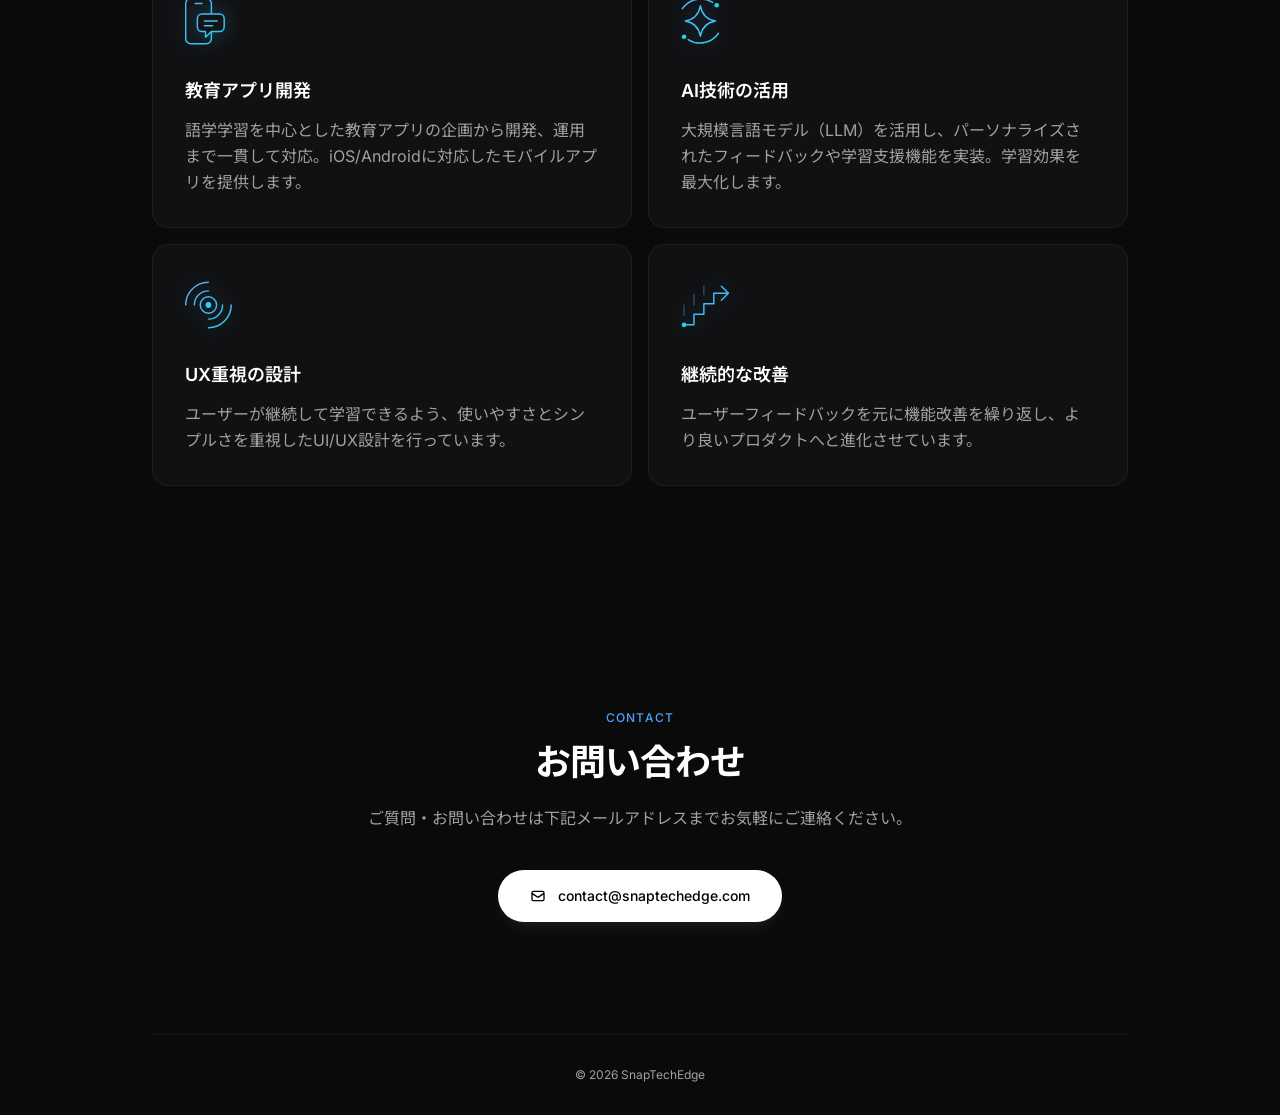
==== commit 42fade37: "style(header): 3 つのメニューを画面の中央に置く（本人指示） ヘッダーを 3 列（ロゴ／メニュー／言語）のグリッドにし、両端の列を 1fr でそろえて 真ん中の列を画面の中央に置く。言" ====
--- a/index.html
+++ b/index.html
@@ -290,16 +290,18 @@
     <div class="max-w-5xl mx-auto px-6">
 
         <!-- Header -->
-        <header class="flex items-center justify-between py-6">
-            <a href="/" class="text-base sm:text-lg font-semibold tracking-tight text-white whitespace-nowrap mr-3">
+        <!-- 3 列（ロゴ / メニュー / 言語）。真ん中の列を画面の中央に置くため、
+             両端の列を 1fr でそろえている。 -->
+        <header class="grid grid-cols-[1fr_auto_1fr] items-center py-6">
+            <a href="/" class="justify-self-start text-base sm:text-lg font-semibold tracking-tight text-white whitespace-nowrap mr-3">
                 SnapTechEdge
             </a>
-            <nav class="flex items-center gap-3 sm:gap-8 text-xs sm:text-sm tracking-wide text-neutral-500 whitespace-nowrap">
+            <nav class="justify-self-center flex items-center gap-3 sm:gap-8 text-xs sm:text-sm tracking-wide text-neutral-500 whitespace-nowrap">
                 <a href="#about" class="hover:text-white transition-colors duration-300">ABOUT</a>
                 <a href="#business" class="hover:text-white transition-colors duration-300">FOCUS</a>
                 <a href="#contact" class="hover:text-white transition-colors duration-300">CONTACT</a>
-                <a href="/en/" class="hover:text-white transition-colors duration-300" hreflang="en" lang="en">EN</a>
             </nav>
+            <a href="/en/" class="justify-self-end text-xs sm:text-sm tracking-wide text-neutral-500 hover:text-white transition-colors duration-300" hreflang="en" lang="en">EN</a>
         </header>
 
         <main>
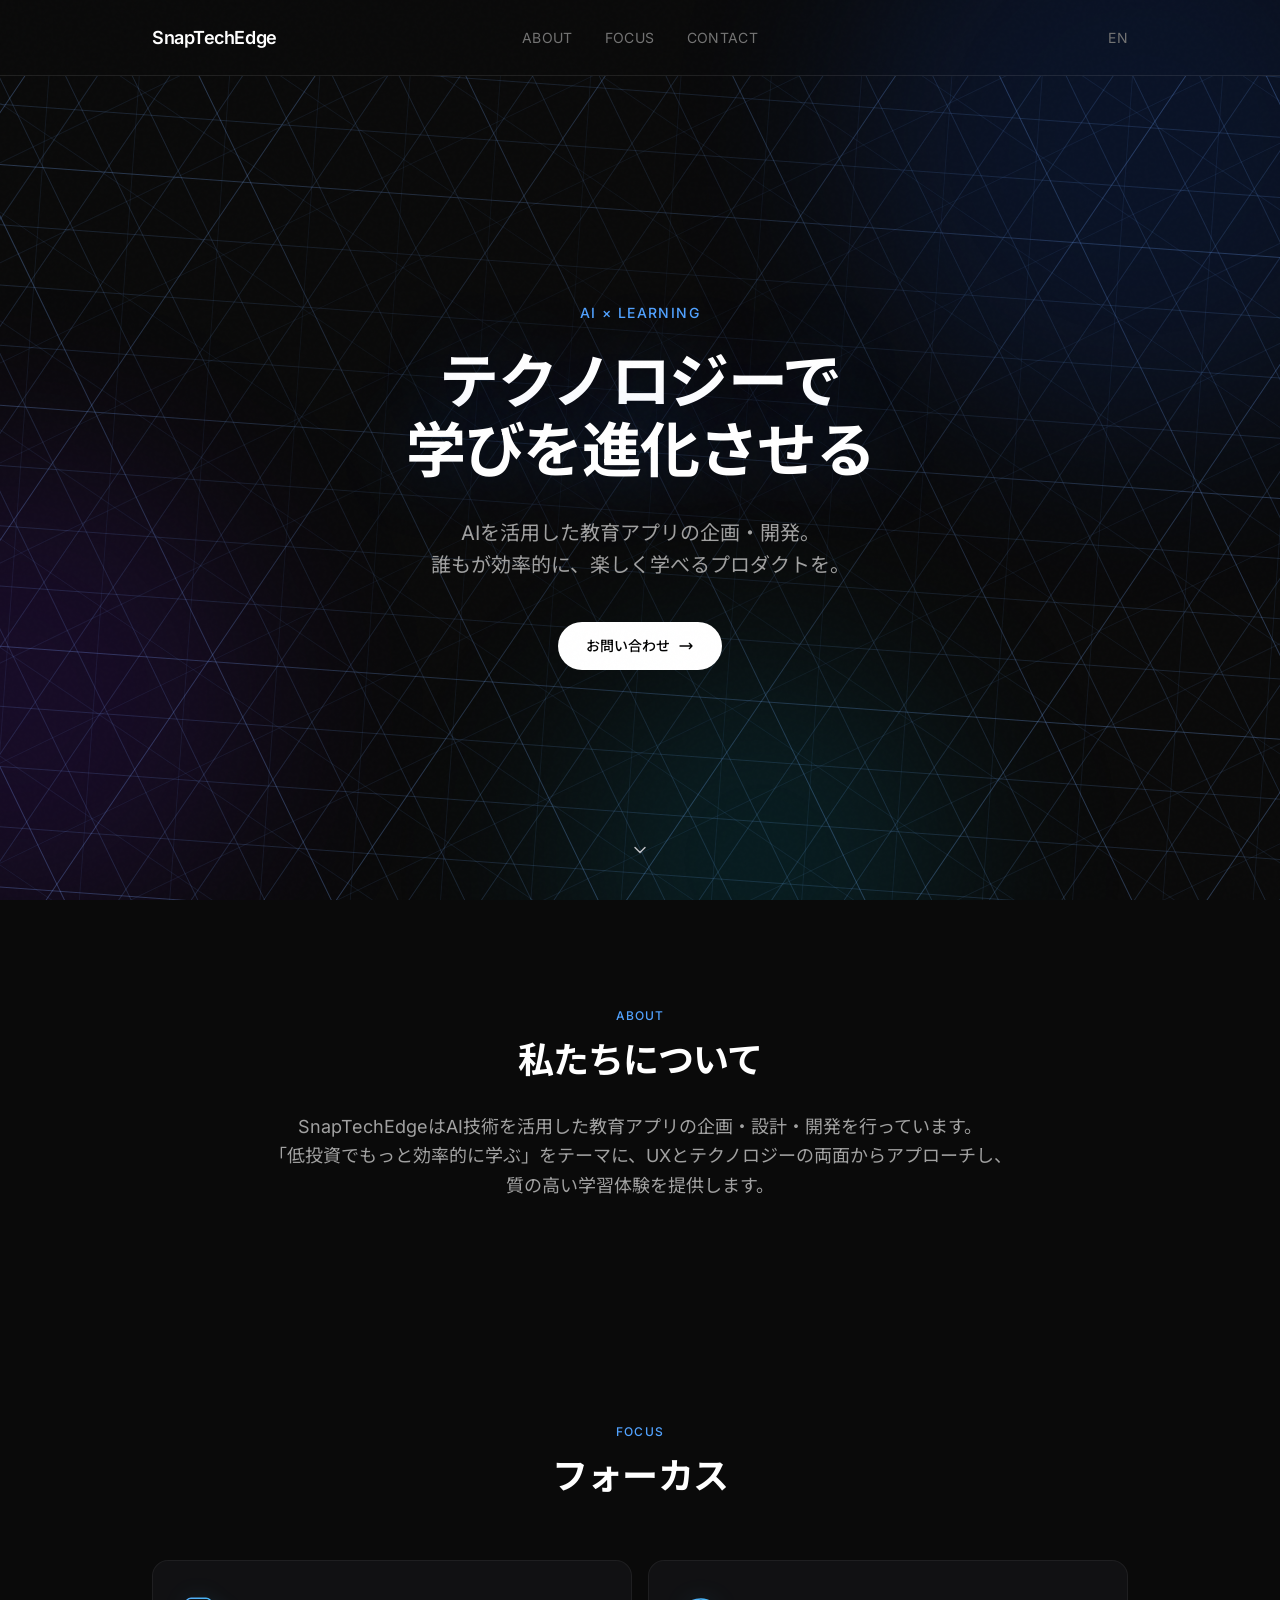
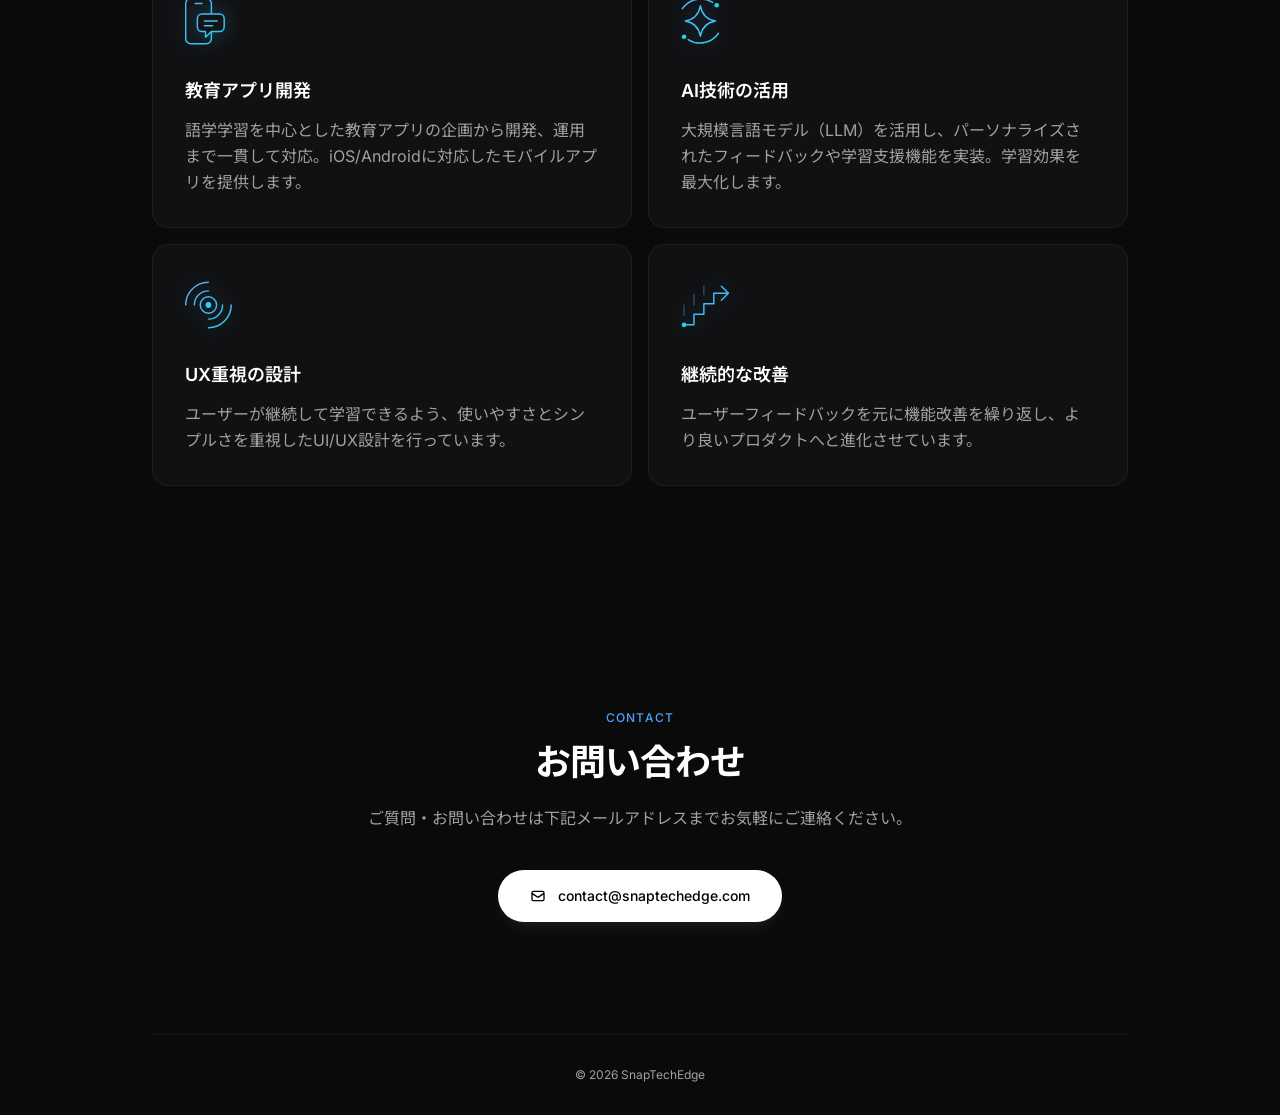
==== commit 6c4ed79f: "fix(header): 中央そろえは幅が足りるときだけにする（Codex 指摘） 1fr の列には内容ぶんの最小幅があるため、狭い画面ではロゴ側の列が広がり、375px で メニューの中心が 231" ====
--- a/index.html
+++ b/index.html
@@ -290,18 +290,19 @@
     <div class="max-w-5xl mx-auto px-6">
 
         <!-- Header -->
-        <!-- 3 列（ロゴ / メニュー / 言語）。真ん中の列を画面の中央に置くため、
-             両端の列を 1fr でそろえている。 -->
-        <header class="grid grid-cols-[1fr_auto_1fr] items-center py-6">
-            <a href="/" class="justify-self-start text-base sm:text-lg font-semibold tracking-tight text-white whitespace-nowrap mr-3">
+        <!-- 広い画面は 3 列（ロゴ / メニュー / 言語）にして、真ん中の列を画面の中央へ。
+             狭い画面では 3 つを中央に置くだけの幅が無い（ロゴ 110 + メニュー 171 +
+             言語 17 で、両端をそろえると 391px 要る）ので、横並びのまま端に寄せる。 -->
+        <header class="flex items-center justify-between sm:grid sm:grid-cols-[1fr_auto_1fr] py-6">
+            <a href="/" class="sm:justify-self-start text-base sm:text-lg font-semibold tracking-tight text-white whitespace-nowrap mr-3">
                 SnapTechEdge
             </a>
-            <nav class="justify-self-center flex items-center gap-3 sm:gap-8 text-xs sm:text-sm tracking-wide text-neutral-500 whitespace-nowrap">
+            <nav class="sm:justify-self-center flex items-center gap-3 sm:gap-8 text-xs sm:text-sm tracking-wide text-neutral-500 whitespace-nowrap">
                 <a href="#about" class="hover:text-white transition-colors duration-300">ABOUT</a>
                 <a href="#business" class="hover:text-white transition-colors duration-300">FOCUS</a>
                 <a href="#contact" class="hover:text-white transition-colors duration-300">CONTACT</a>
             </nav>
-            <a href="/en/" class="justify-self-end text-xs sm:text-sm tracking-wide text-neutral-500 hover:text-white transition-colors duration-300" hreflang="en" lang="en">EN</a>
+            <a href="/en/" class="sm:justify-self-end text-xs sm:text-sm tracking-wide text-neutral-500 hover:text-white transition-colors duration-300" hreflang="en" lang="en">EN</a>
         </header>
 
         <main>
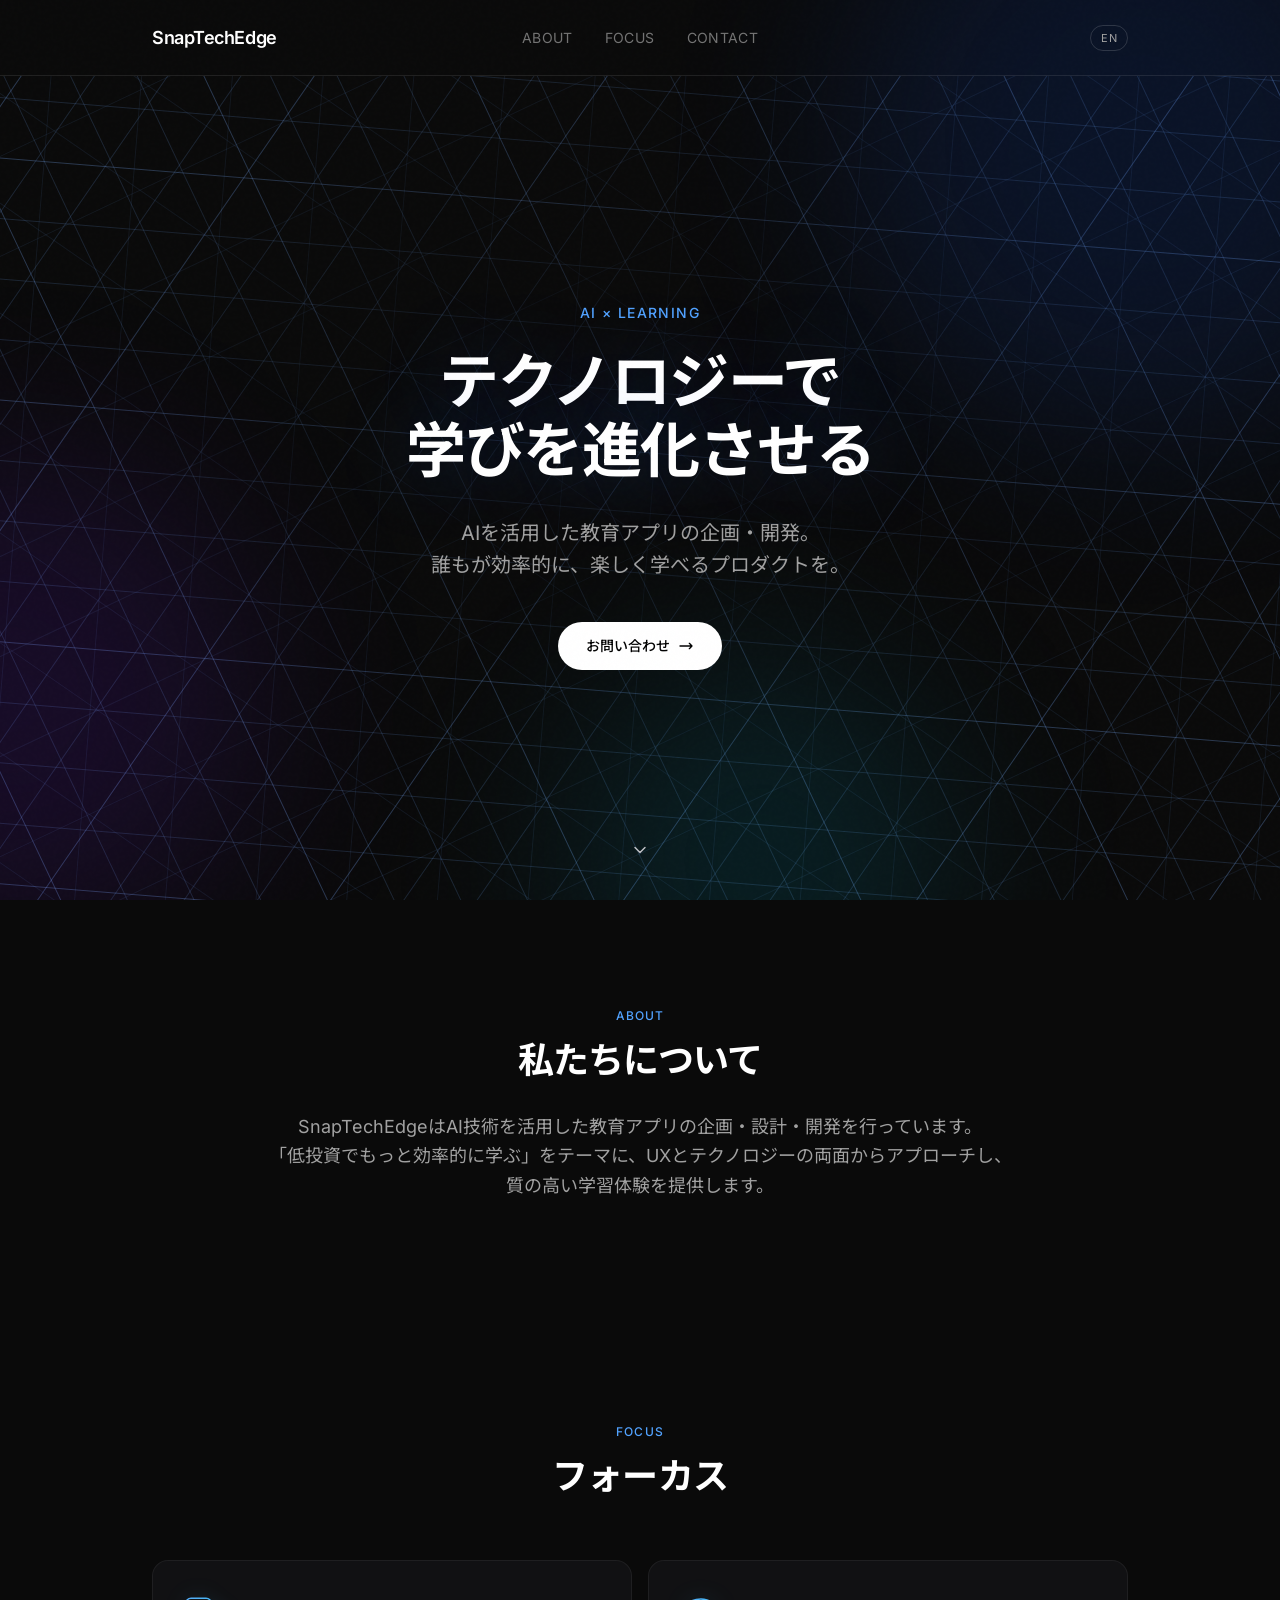
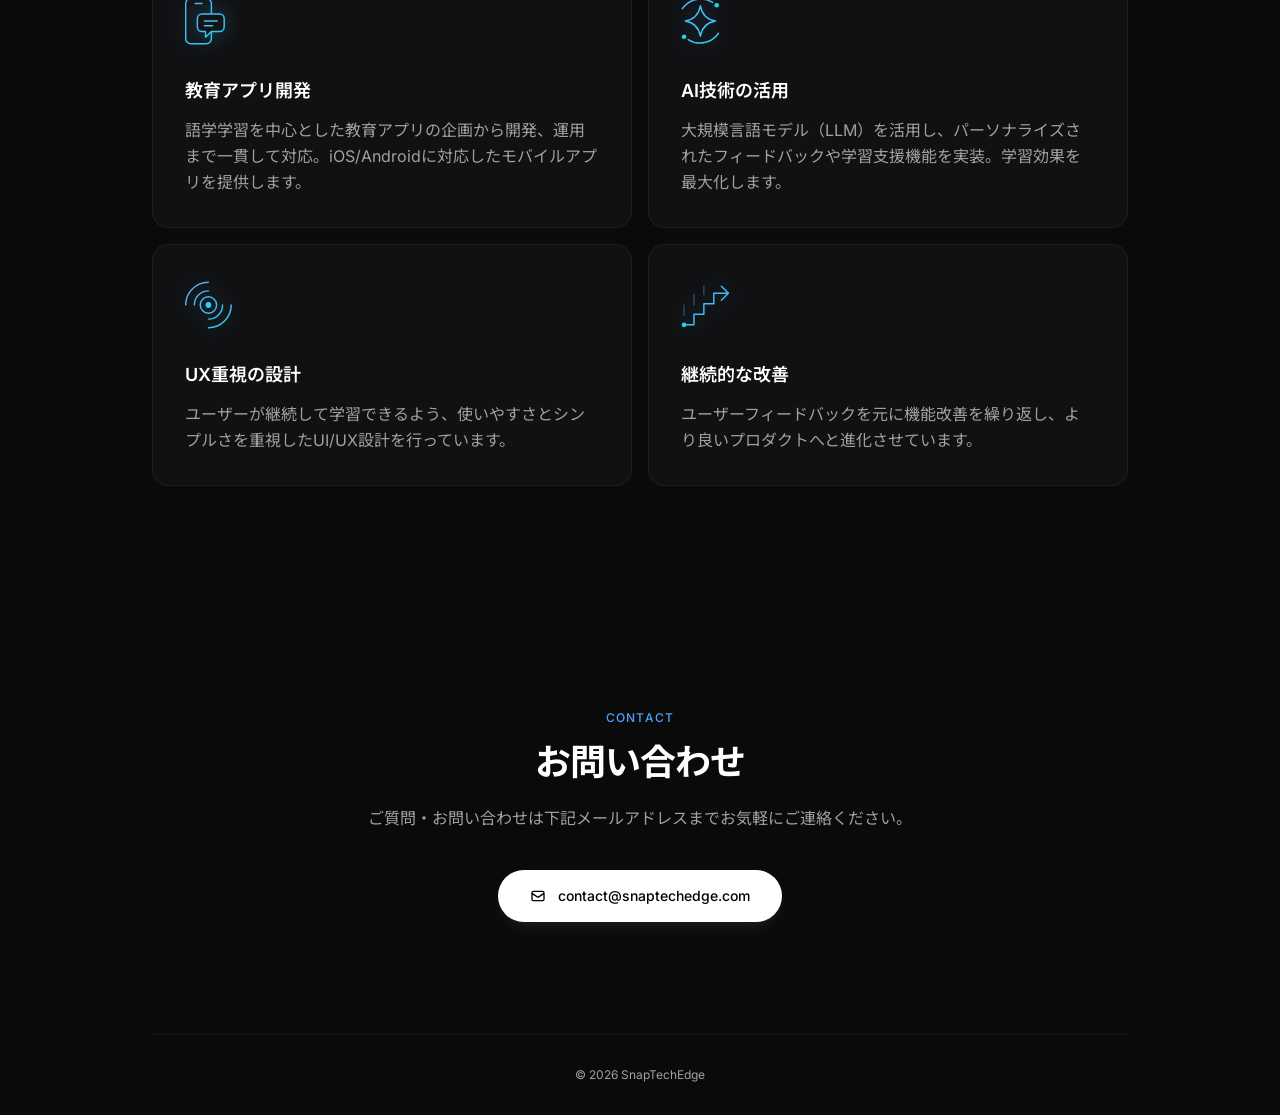
==== commit 60f40820: "style(header): 言語の切り替えを枠付きの小さなボタンにする（本人指摘） メニュー（ABOUT / FOCUS / CONTACT）と同じ字面・同じ色だったため、EN・JP が 4 つ目の" ====
--- a/index.html
+++ b/index.html
@@ -293,7 +293,7 @@
         <!-- 広い画面は 3 列（ロゴ / メニュー / 言語）にして、真ん中の列を画面の中央へ。
              狭い画面では 3 つを中央に置くだけの幅が無い（ロゴ 110 + メニュー 171 +
              言語 17 で、両端をそろえると 391px 要る）ので、横並びのまま端に寄せる。 -->
-        <header class="flex items-center justify-between sm:grid sm:grid-cols-[1fr_auto_1fr] py-6">
+        <header class="flex items-center justify-between gap-2 sm:grid sm:grid-cols-[1fr_auto_1fr] py-6">
             <a href="/" class="sm:justify-self-start text-base sm:text-lg font-semibold tracking-tight text-white whitespace-nowrap mr-3">
                 SnapTechEdge
             </a>
@@ -302,7 +302,7 @@
                 <a href="#business" class="hover:text-white transition-colors duration-300">FOCUS</a>
                 <a href="#contact" class="hover:text-white transition-colors duration-300">CONTACT</a>
             </nav>
-            <a href="/en/" class="sm:justify-self-end text-xs sm:text-sm tracking-wide text-neutral-500 hover:text-white transition-colors duration-300" hreflang="en" lang="en">EN</a>
+            <a href="/en/" class="sm:justify-self-end rounded-full border border-white/15 px-2.5 py-1 text-[11px] tracking-wide text-neutral-400 hover:border-white/35 hover:text-white transition-colors duration-300" hreflang="en" lang="en">EN</a>
         </header>
 
         <main>
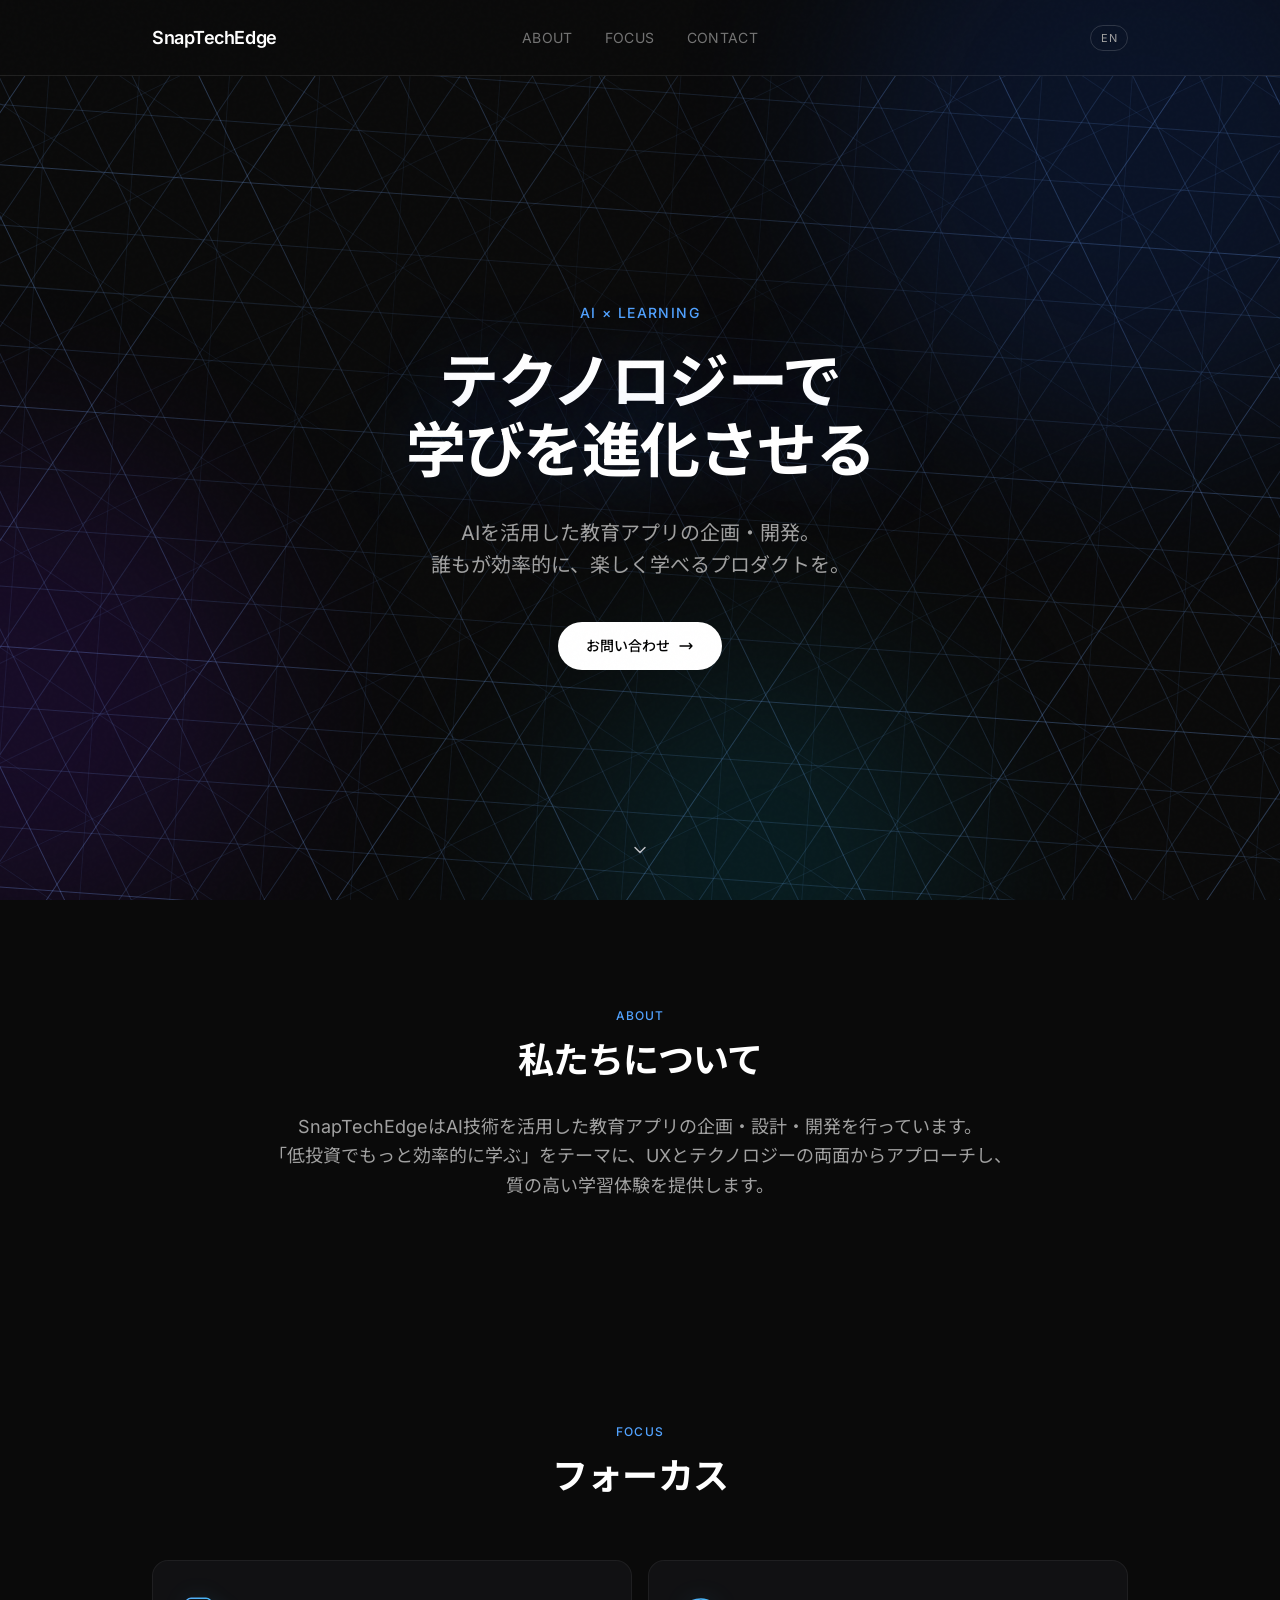
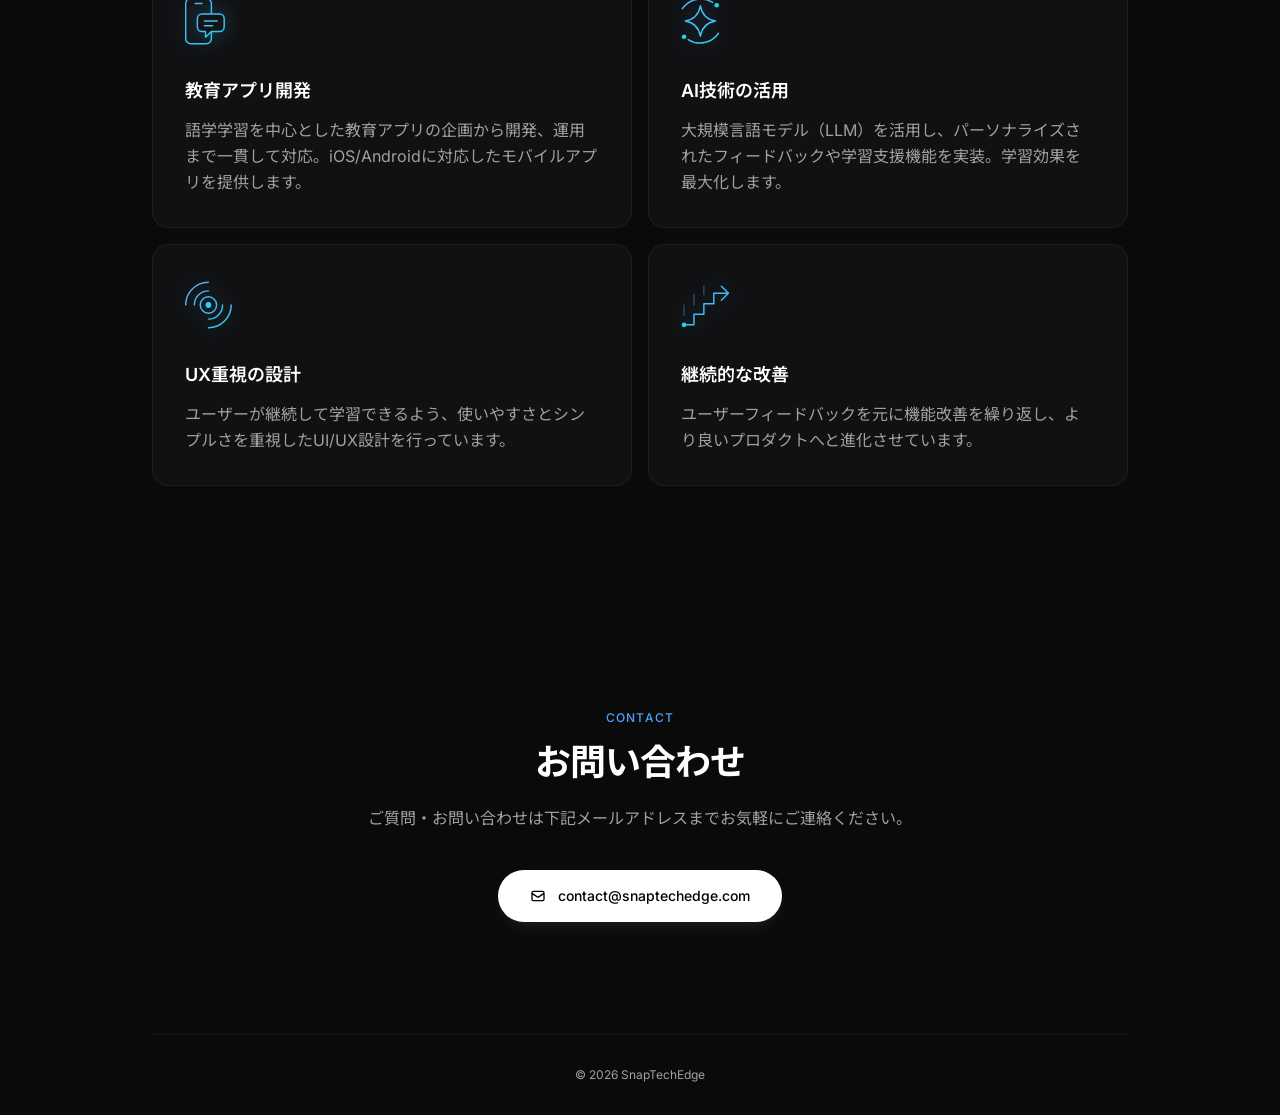
==== commit 1dbb030d: "fix(css): tailwind.css に版を付けて、HTML と CSS がずれないようにする 本番で、HTML は新しいのに CSS が古いまま読まれる状態になっていた（本番の配信は max" ====
--- a/index.html
+++ b/index.html
@@ -45,9 +45,10 @@
     <link rel="preconnect" href="https://fonts.gstatic.com" crossorigin>
     <link rel="stylesheet" href="https://fonts.googleapis.com/css2?family=Noto+Sans+JP:wght@400;500;600;700&display=swap">
     <!-- Tailwind は手元で書き出した CSS を置く（ブラウザ版 CDN は本番非推奨・外部 JS を 1 つ減らす）。
-         クラスを足したら tailwind.css を作り直すこと:
+         クラスを足したら tailwind.css を作り直し、下の ?v= も上げること（上げないと
+         古い CSS が最大 4 時間残り、新しい HTML と食い違う）:
          npx @tailwindcss/cli@4 -i in.css -o tailwind.css --minify   （in.css は @import "tailwindcss"; @source "./index.html";） -->
-    <link rel="stylesheet" href="/tailwind.css">
+    <link rel="stylesheet" href="/tailwind.css?v=20261101">
     <style>
         /* 書体。欧文は Inter を自前で配る（ラテン文字は全部入りなので作り直しは不要）。
            和文は Noto Sans JP を Google Fonts から読む。自前で全文字入りを持つと
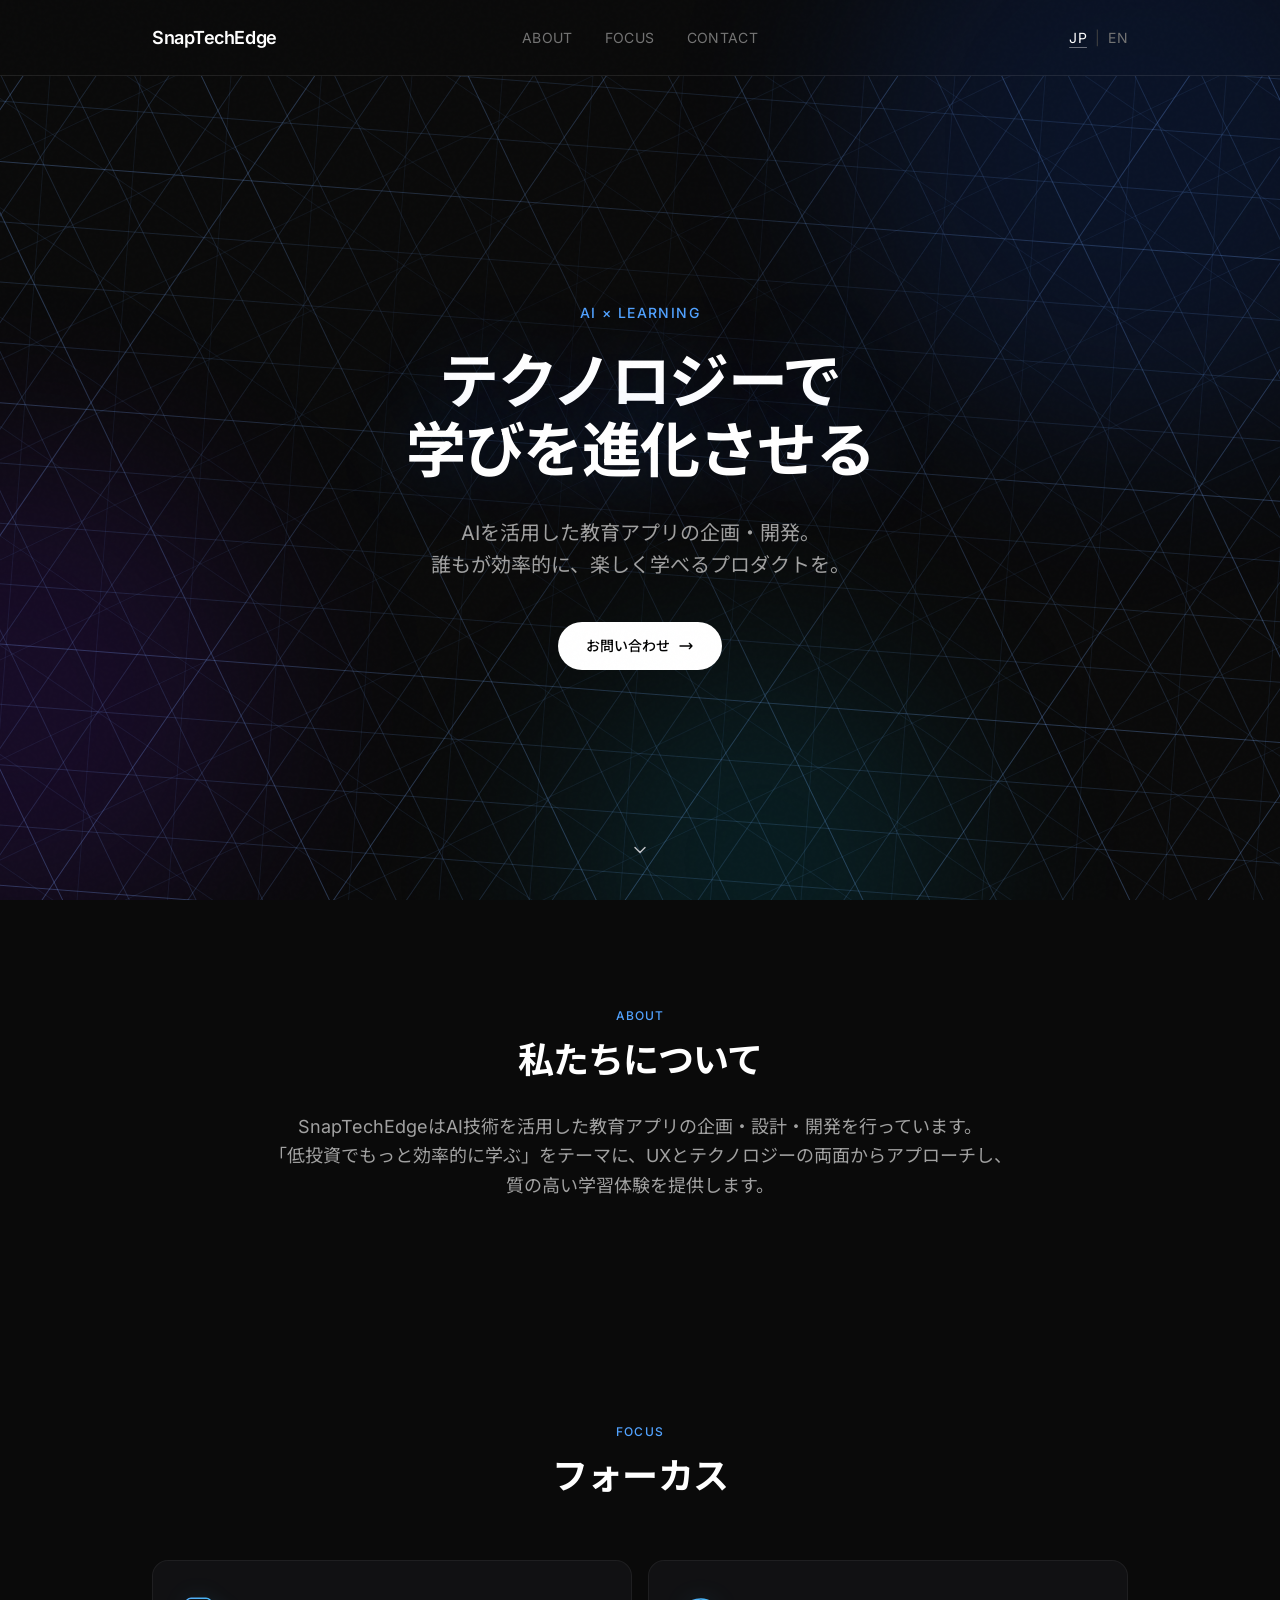
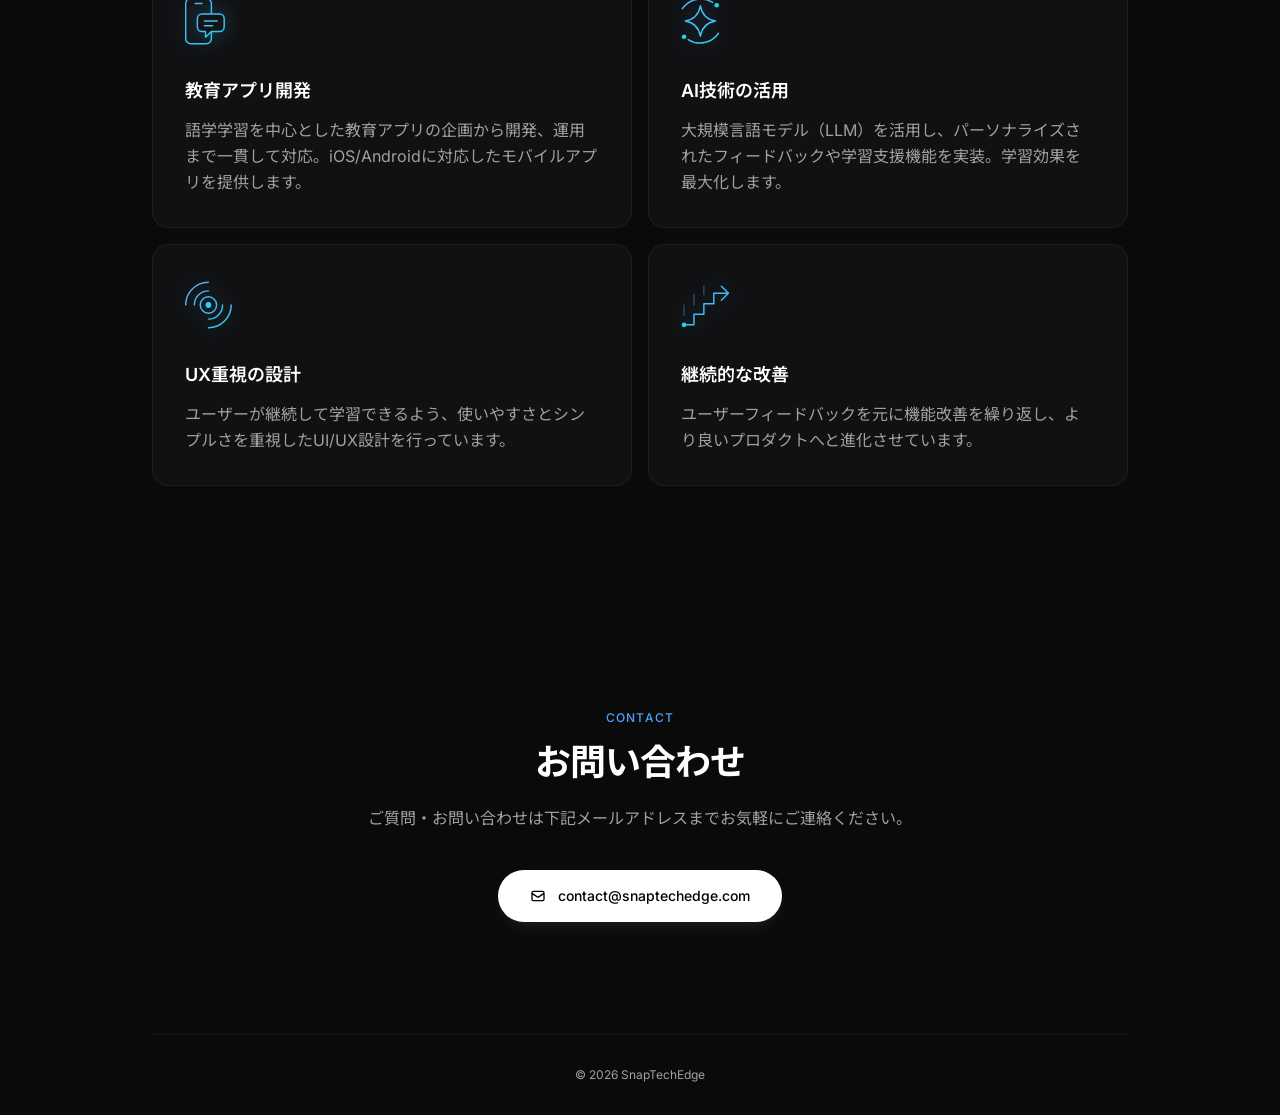
==== commit 1aa7a82a: "style(header): 言語の切り替えを JP | EN にし、今いる方に下線を引く（本人指示） 枠付きのボタンは「今どちらを見ているか」が分からなかった。両方を並べ、今のページ側を 白＋下線、" ====
--- a/index.html
+++ b/index.html
@@ -48,7 +48,7 @@
          クラスを足したら tailwind.css を作り直し、下の ?v= も上げること（上げないと
          古い CSS が最大 4 時間残り、新しい HTML と食い違う）:
          npx @tailwindcss/cli@4 -i in.css -o tailwind.css --minify   （in.css は @import "tailwindcss"; @source "./index.html";） -->
-    <link rel="stylesheet" href="/tailwind.css?v=20261101">
+    <link rel="stylesheet" href="/tailwind.css?v=20261101b">
     <style>
         /* 書体。欧文は Inter を自前で配る（ラテン文字は全部入りなので作り直しは不要）。
            和文は Noto Sans JP を Google Fonts から読む。自前で全文字入りを持つと
@@ -303,7 +303,11 @@
                 <a href="#business" class="hover:text-white transition-colors duration-300">FOCUS</a>
                 <a href="#contact" class="hover:text-white transition-colors duration-300">CONTACT</a>
             </nav>
-            <a href="/en/" class="sm:justify-self-end rounded-full border border-white/15 px-2.5 py-1 text-[11px] tracking-wide text-neutral-400 hover:border-white/35 hover:text-white transition-colors duration-300" hreflang="en" lang="en">EN</a>
+            <div class="sm:justify-self-end flex items-center gap-2 text-xs sm:text-sm tracking-wide">
+                <a href="/" hreflang="ja" class="text-white underline underline-offset-4 decoration-white/40" aria-current="page">JP</a>
+                <span class="text-neutral-700" aria-hidden="true">|</span>
+                <a href="/en/" hreflang="en" lang="en" class="text-neutral-500 hover:text-white transition-colors duration-300">EN</a>
+            </div>
         </header>
 
         <main>
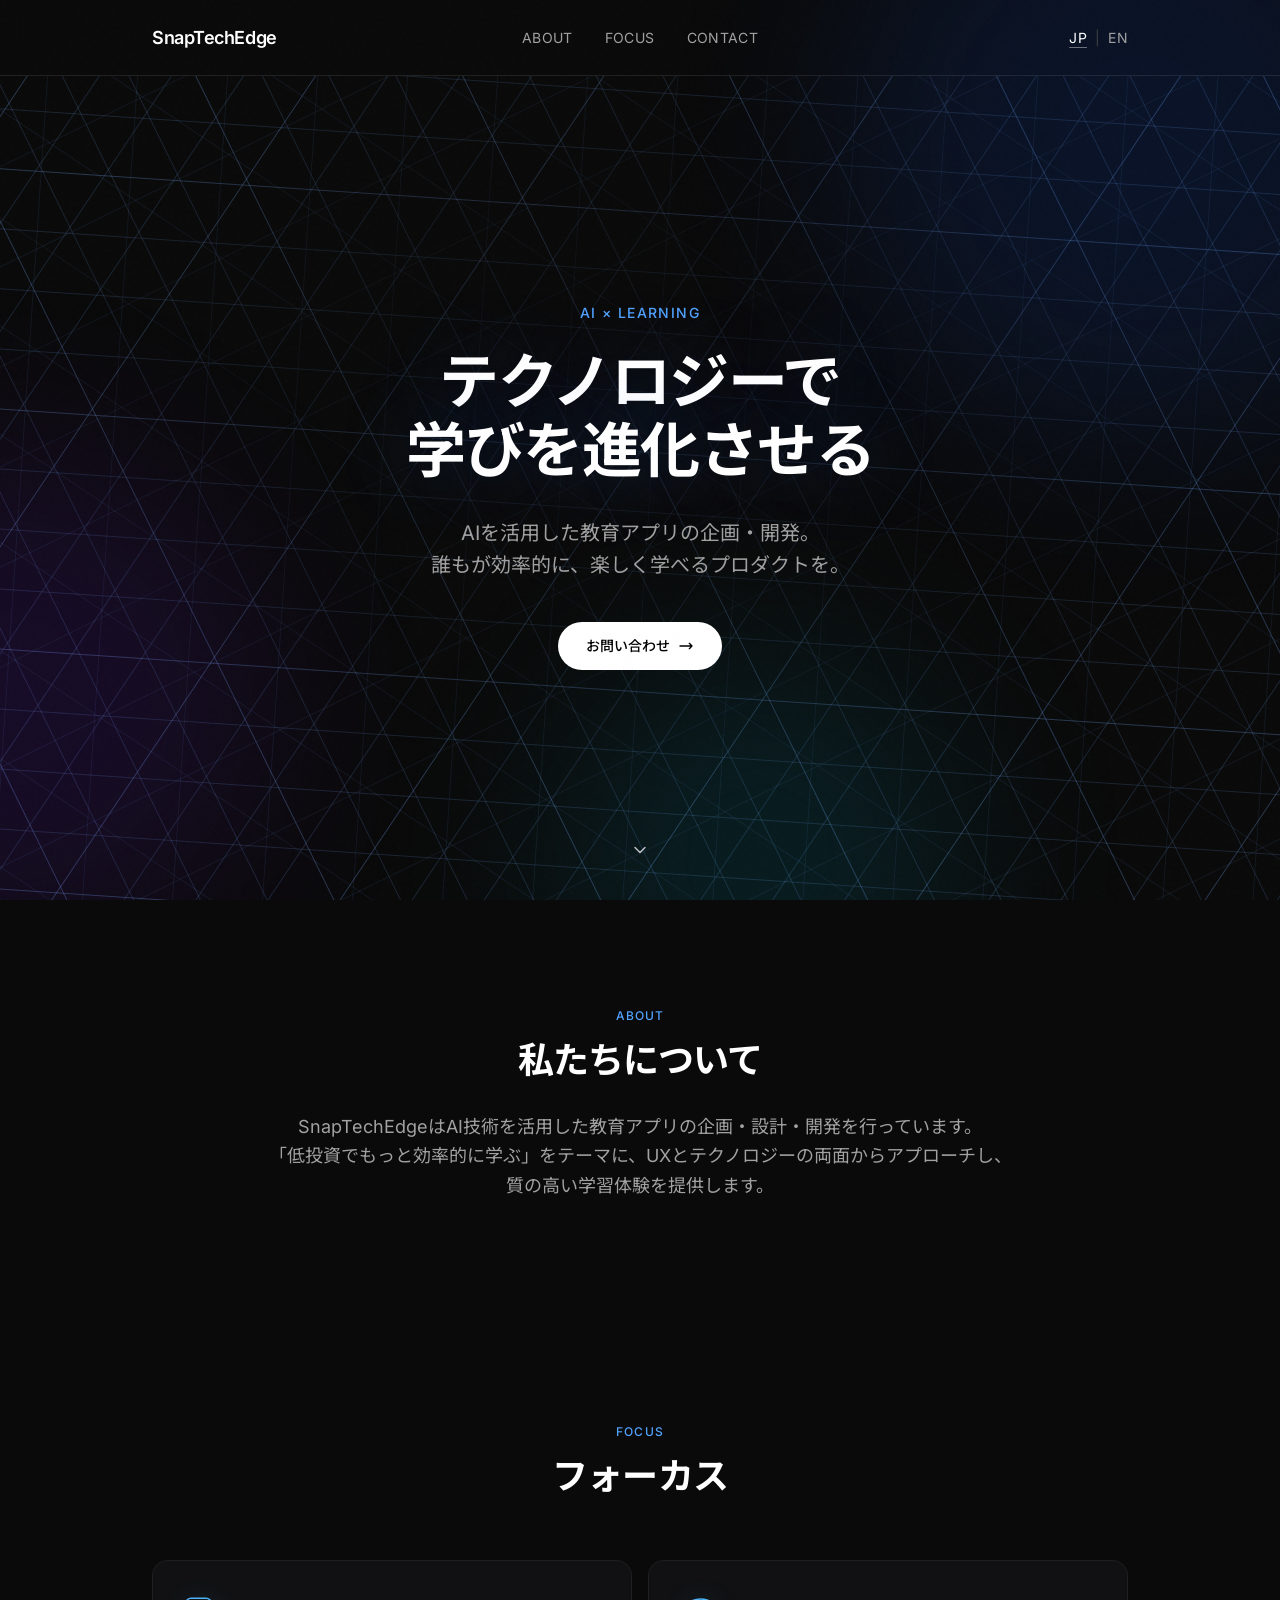
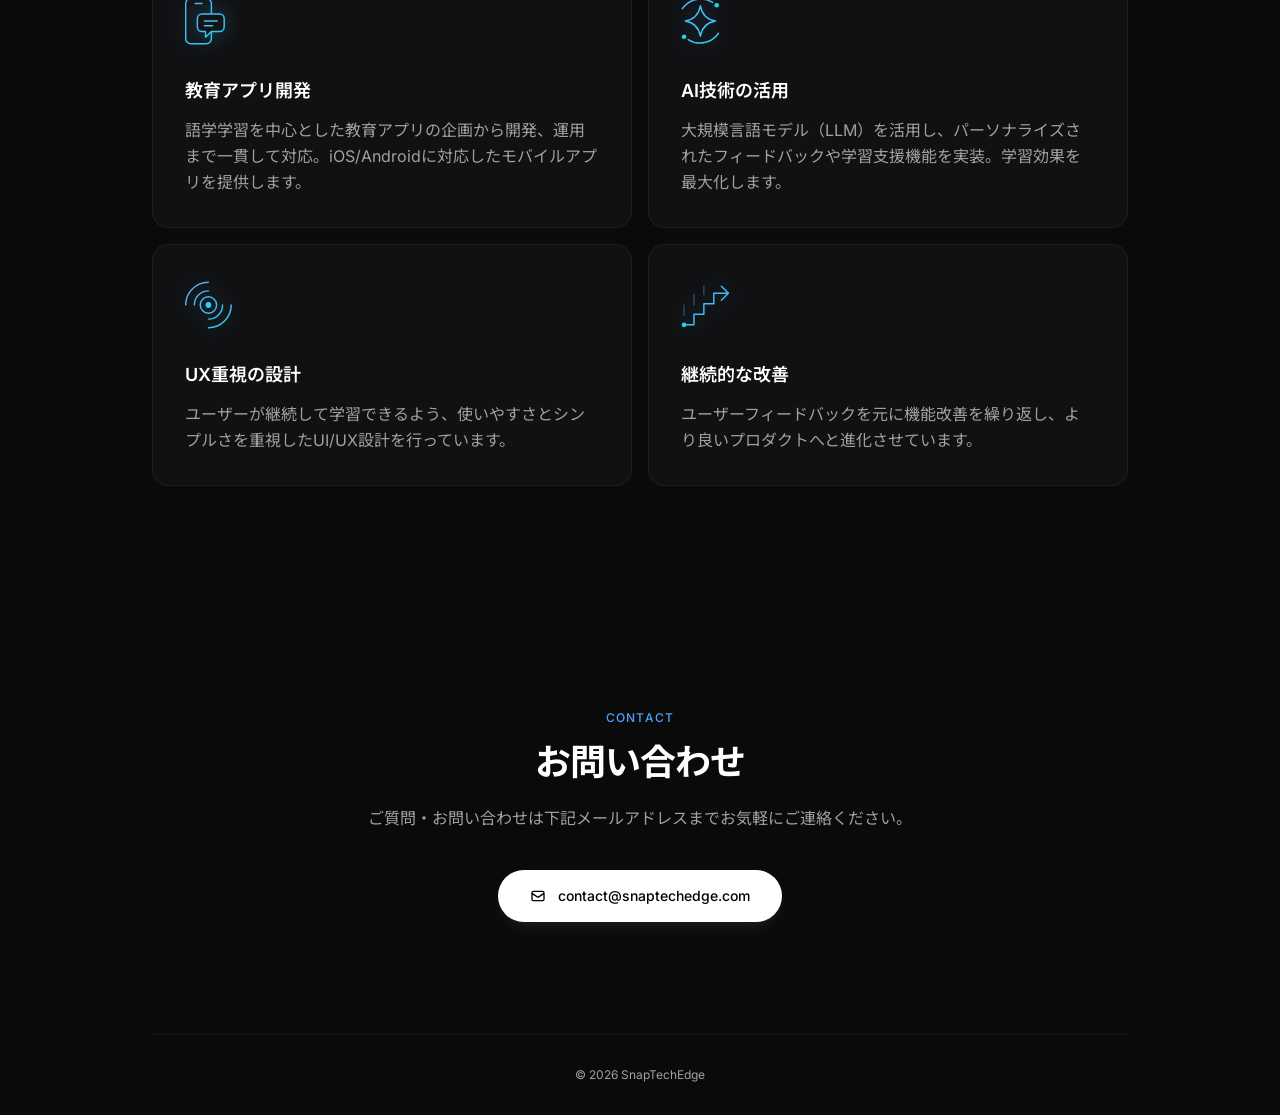
==== commit bbe918fc: "fix(header): ヘッダーの灰色を 1 段明るくする（Codex 指摘） #737373 は地の #0a0a0a に対して 4.18:1 で、12〜14px の文字としては AA に届かない。" ====
--- a/index.html
+++ b/index.html
@@ -48,7 +48,7 @@
          クラスを足したら tailwind.css を作り直し、下の ?v= も上げること（上げないと
          古い CSS が最大 4 時間残り、新しい HTML と食い違う）:
          npx @tailwindcss/cli@4 -i in.css -o tailwind.css --minify   （in.css は @import "tailwindcss"; @source "./index.html";） -->
-    <link rel="stylesheet" href="/tailwind.css?v=20261101b">
+    <link rel="stylesheet" href="/tailwind.css?v=20261101c">
     <style>
         /* 書体。欧文は Inter を自前で配る（ラテン文字は全部入りなので作り直しは不要）。
            和文は Noto Sans JP を Google Fonts から読む。自前で全文字入りを持つと
@@ -298,7 +298,7 @@
             <a href="/" class="sm:justify-self-start text-base sm:text-lg font-semibold tracking-tight text-white whitespace-nowrap mr-3">
                 SnapTechEdge
             </a>
-            <nav class="sm:justify-self-center flex items-center gap-3 sm:gap-8 text-xs sm:text-sm tracking-wide text-neutral-500 whitespace-nowrap">
+            <nav class="sm:justify-self-center flex items-center gap-3 sm:gap-8 text-xs sm:text-sm tracking-wide text-neutral-400 whitespace-nowrap">
                 <a href="#about" class="hover:text-white transition-colors duration-300">ABOUT</a>
                 <a href="#business" class="hover:text-white transition-colors duration-300">FOCUS</a>
                 <a href="#contact" class="hover:text-white transition-colors duration-300">CONTACT</a>
@@ -306,7 +306,7 @@
             <div class="sm:justify-self-end flex items-center gap-2 text-xs sm:text-sm tracking-wide">
                 <a href="/" hreflang="ja" class="text-white underline underline-offset-4 decoration-white/40" aria-current="page">JP</a>
                 <span class="text-neutral-700" aria-hidden="true">|</span>
-                <a href="/en/" hreflang="en" lang="en" class="text-neutral-500 hover:text-white transition-colors duration-300">EN</a>
+                <a href="/en/" hreflang="en" lang="en" class="text-neutral-400 hover:text-white transition-colors duration-300">EN</a>
             </div>
         </header>
 
